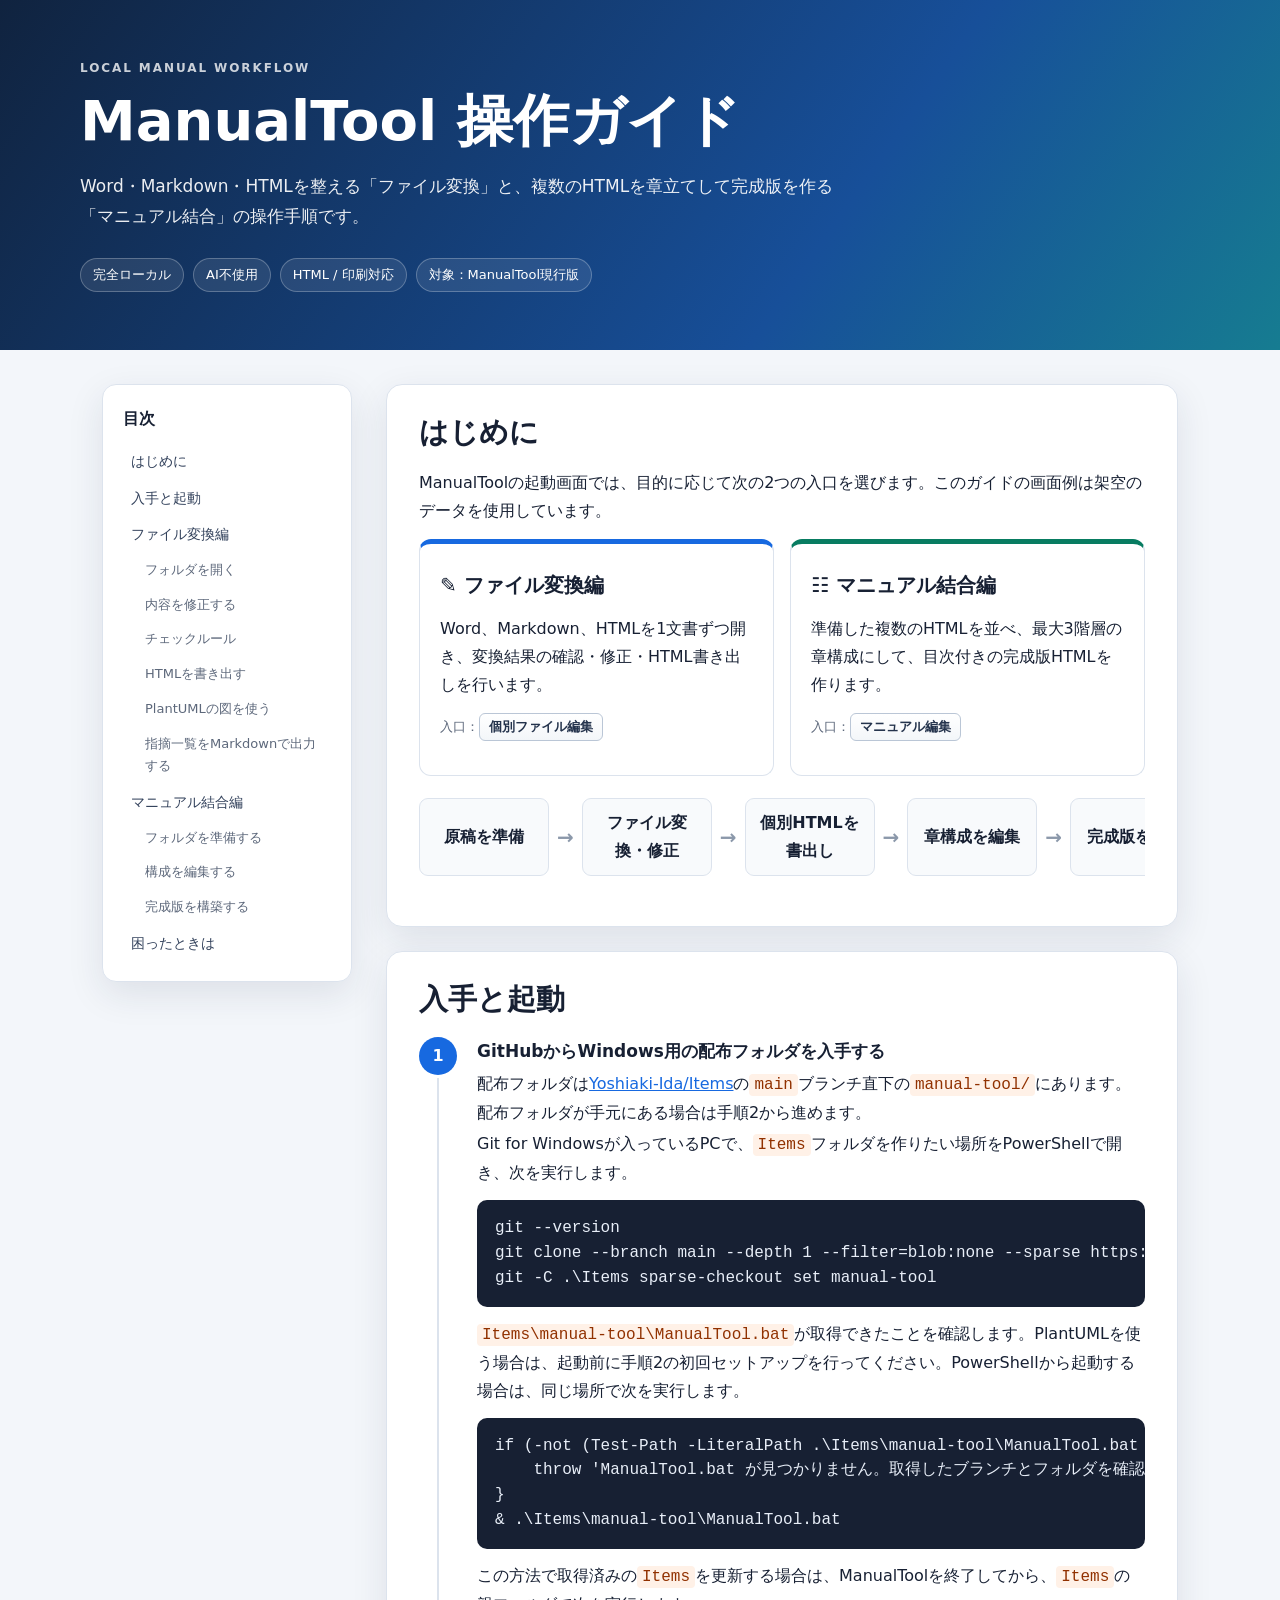
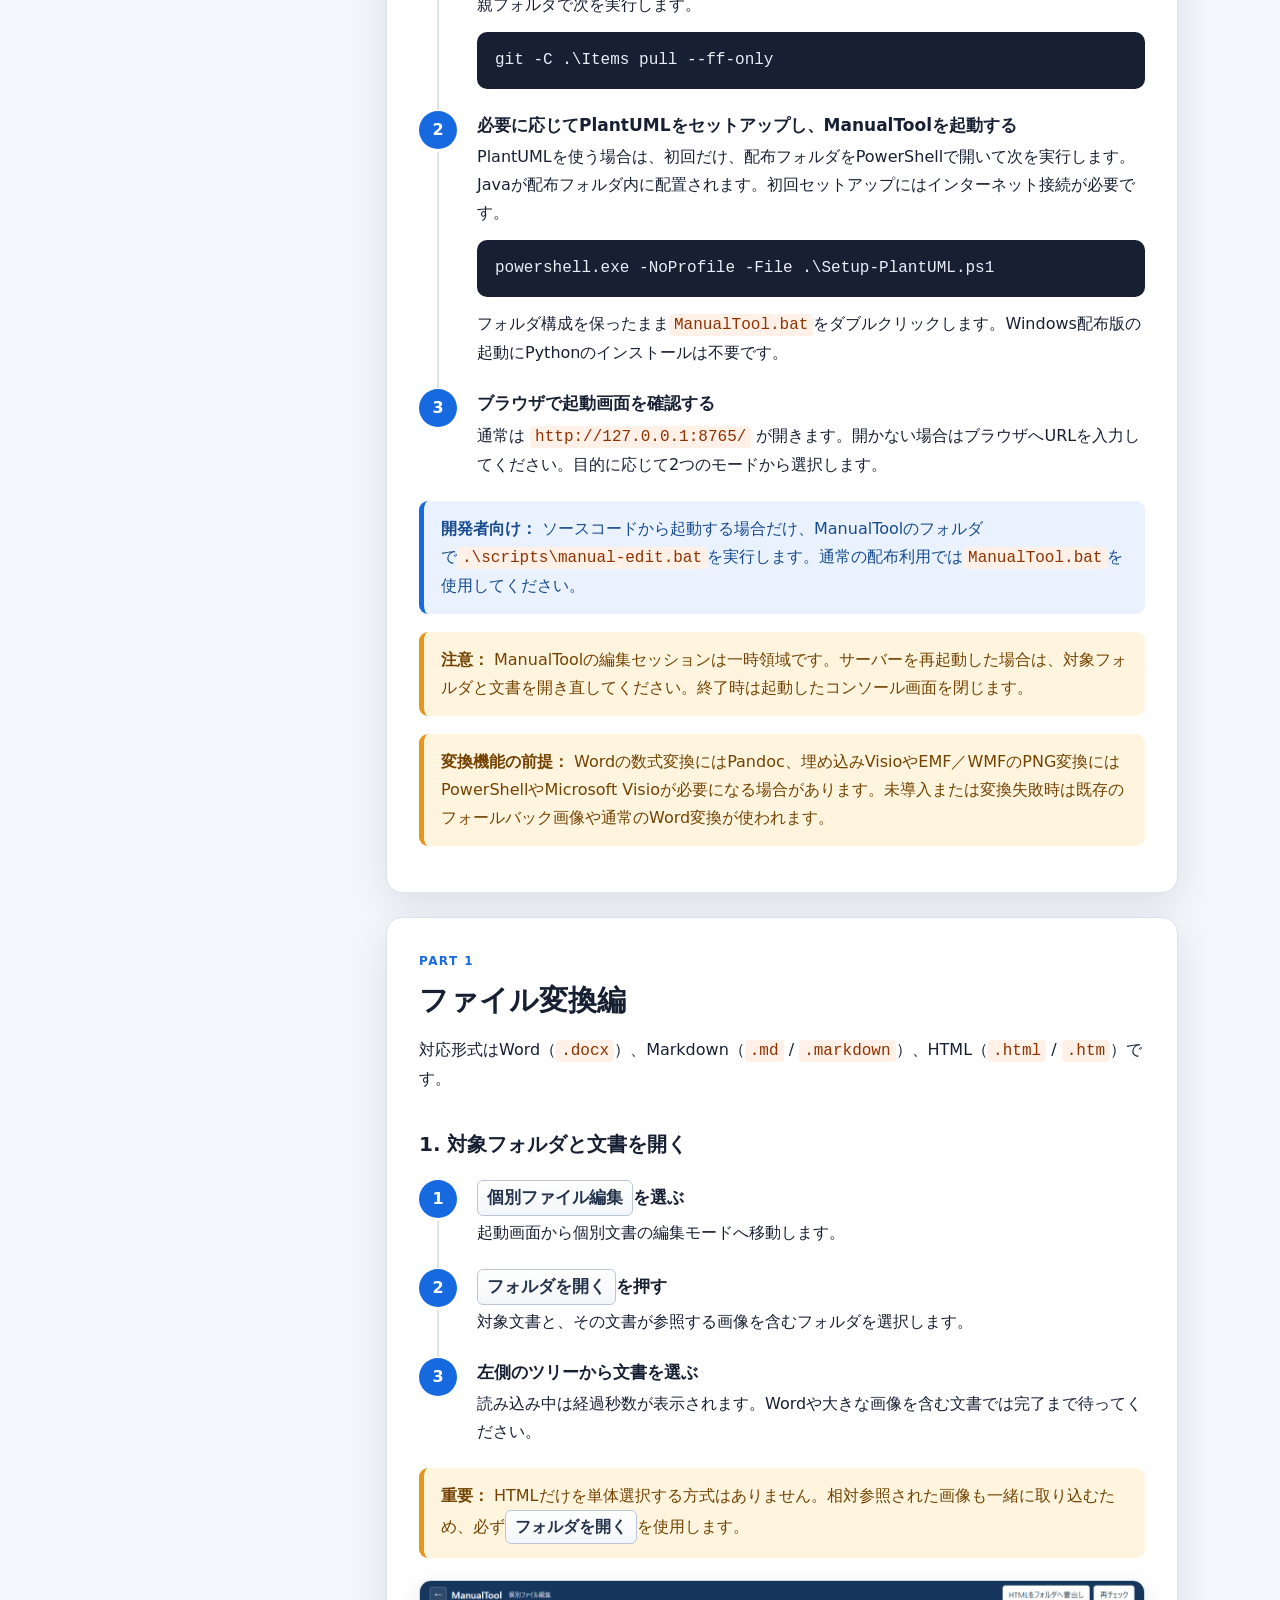
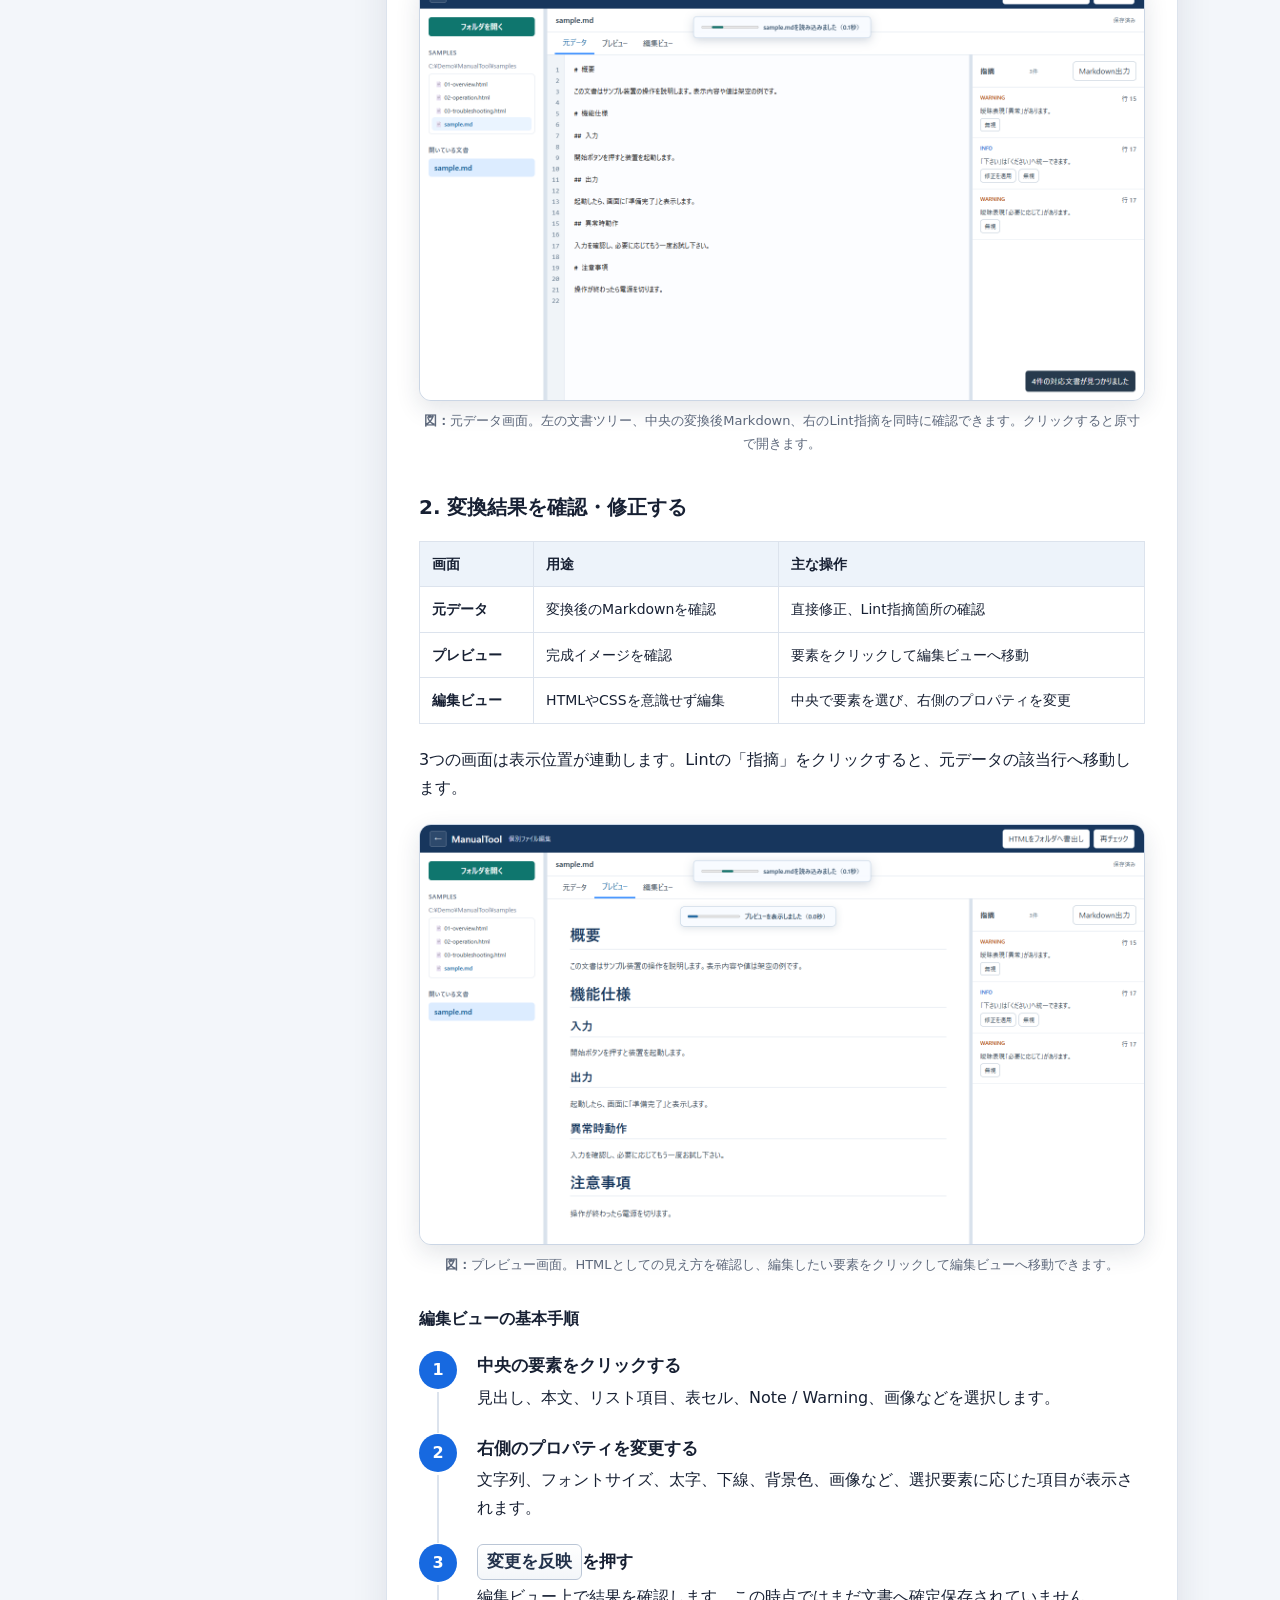
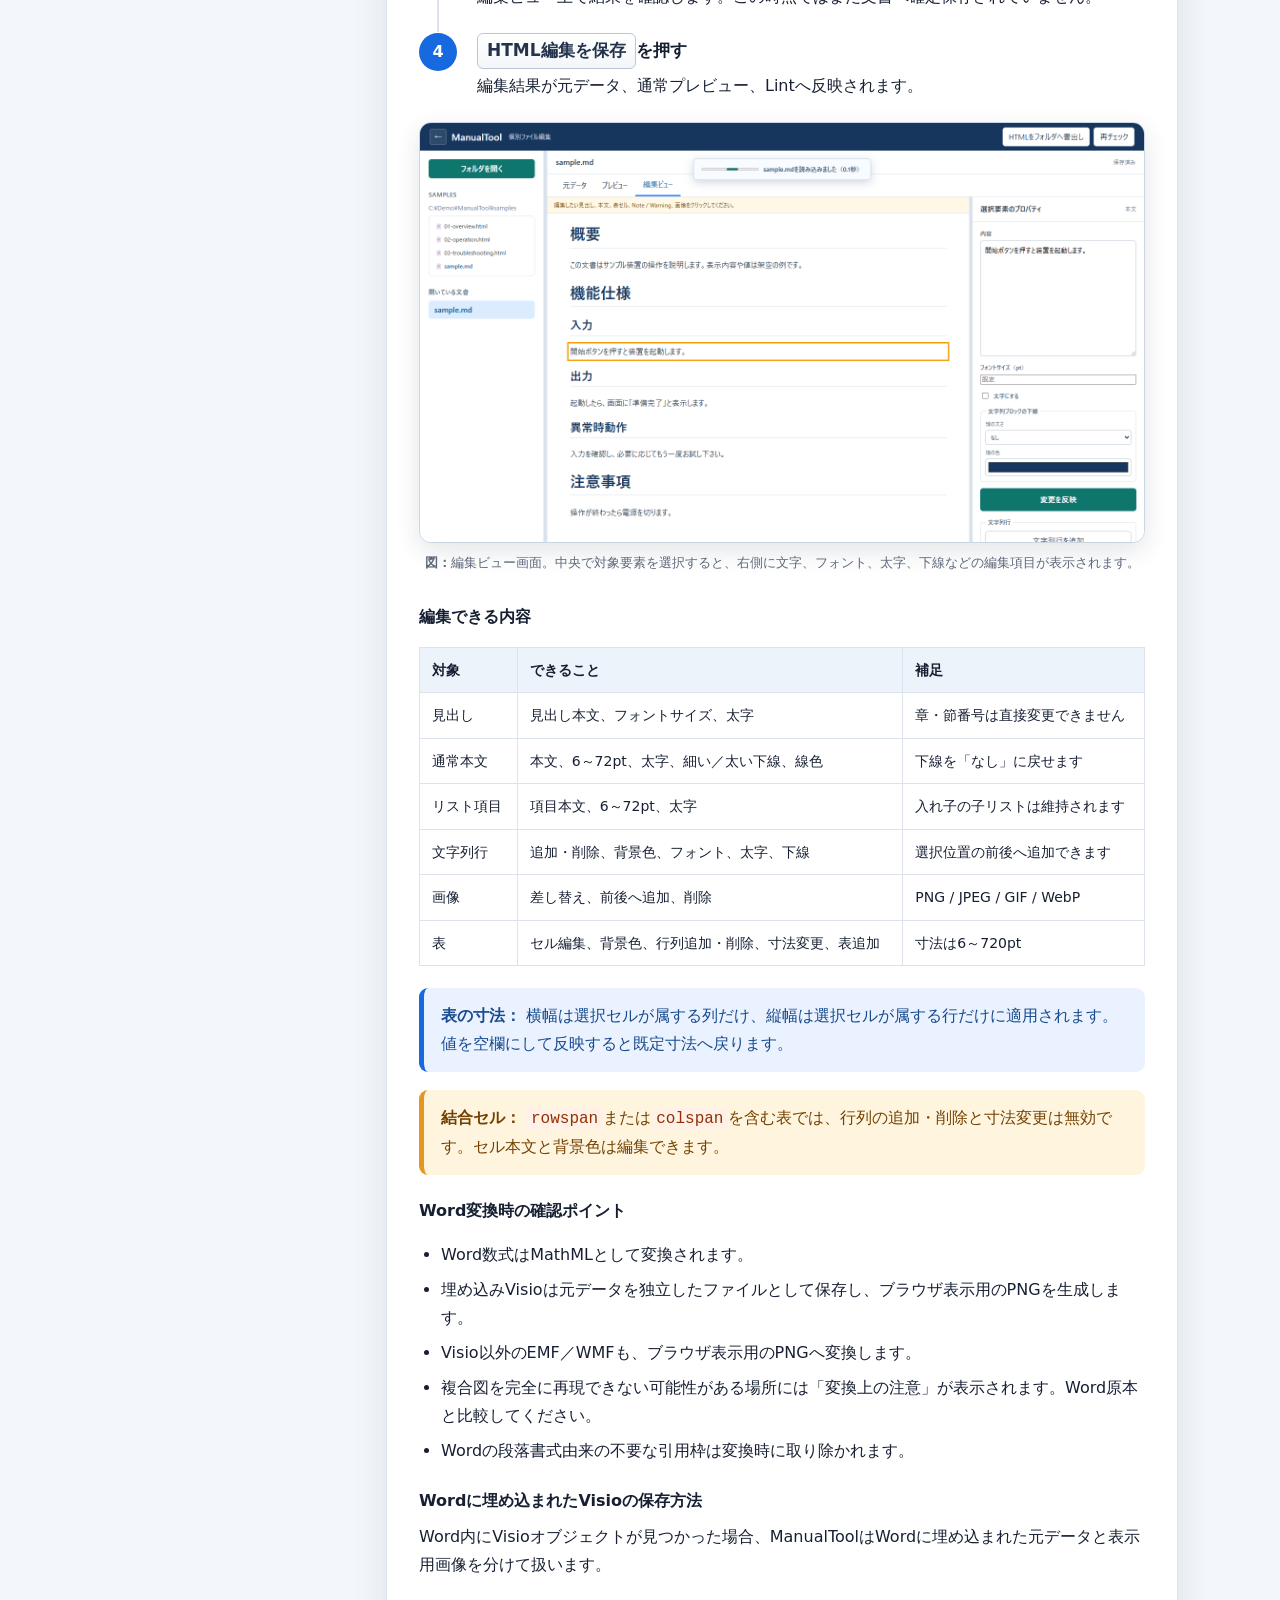
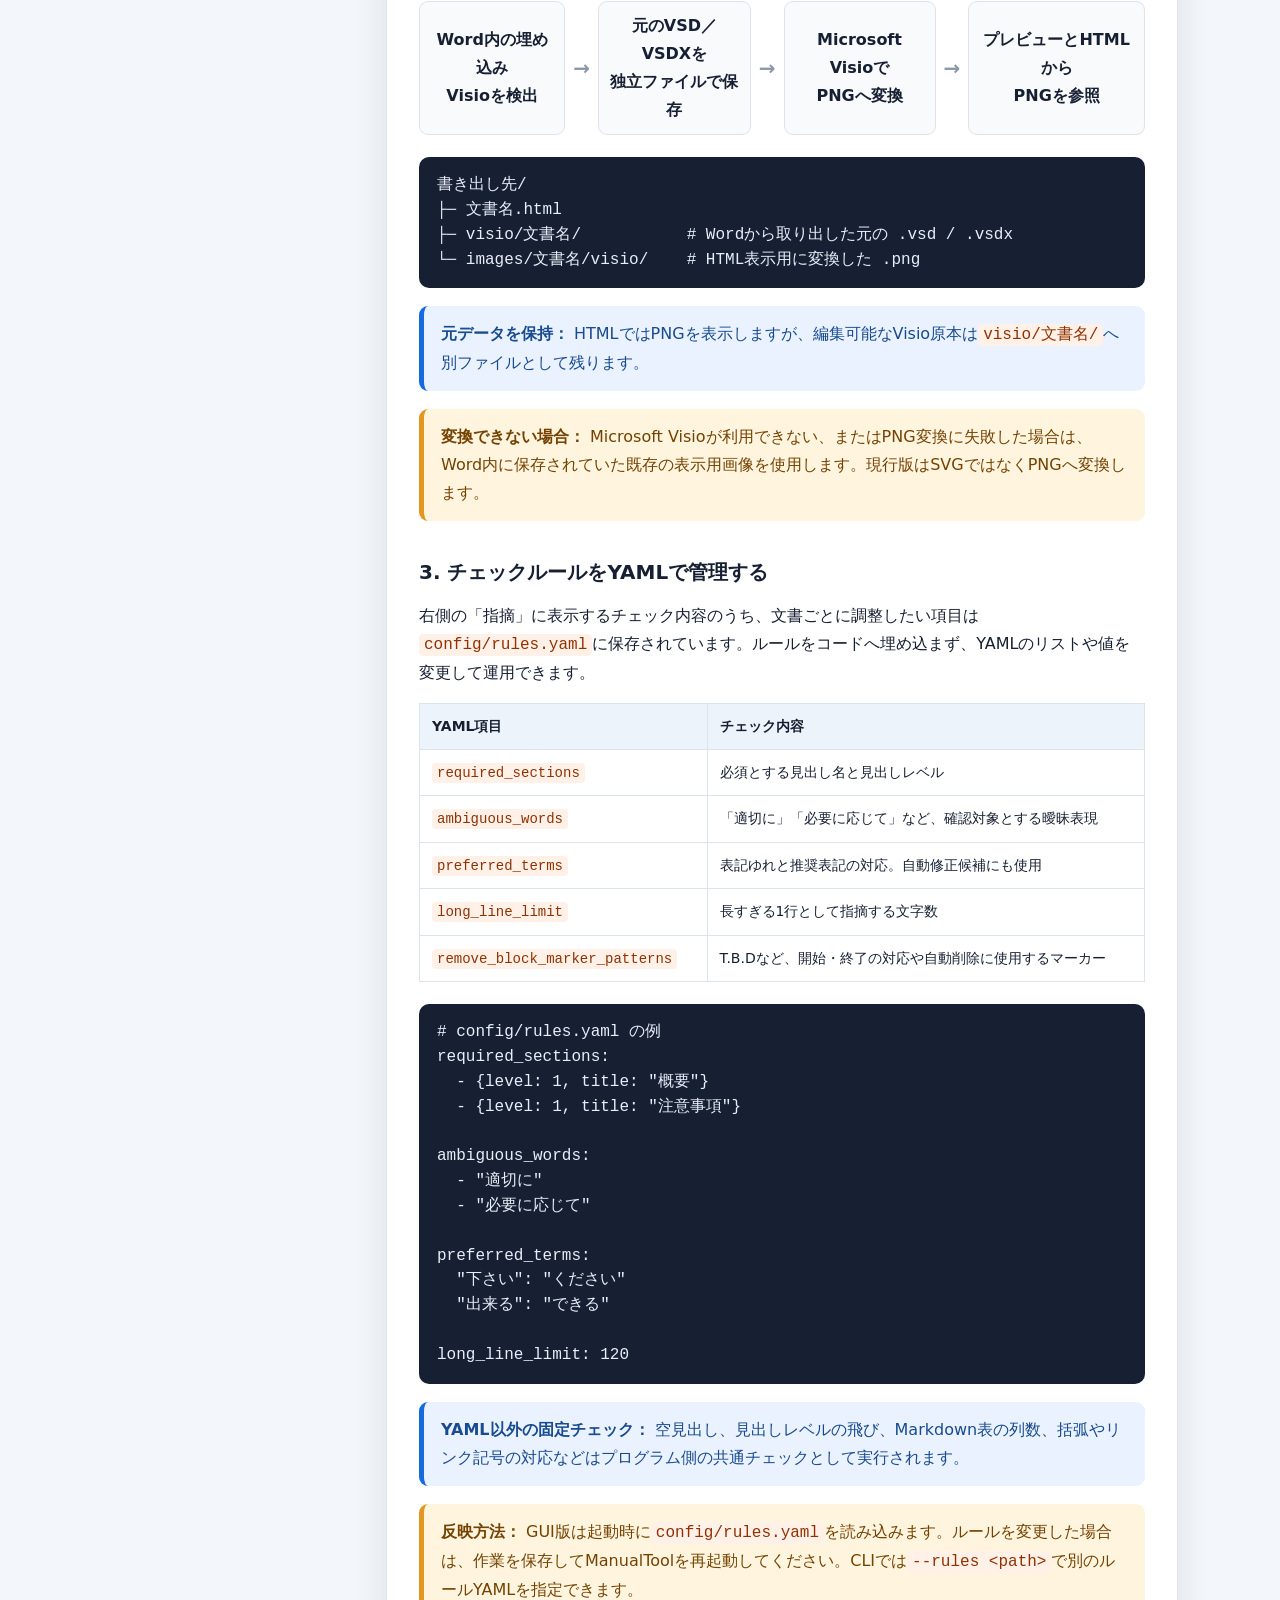
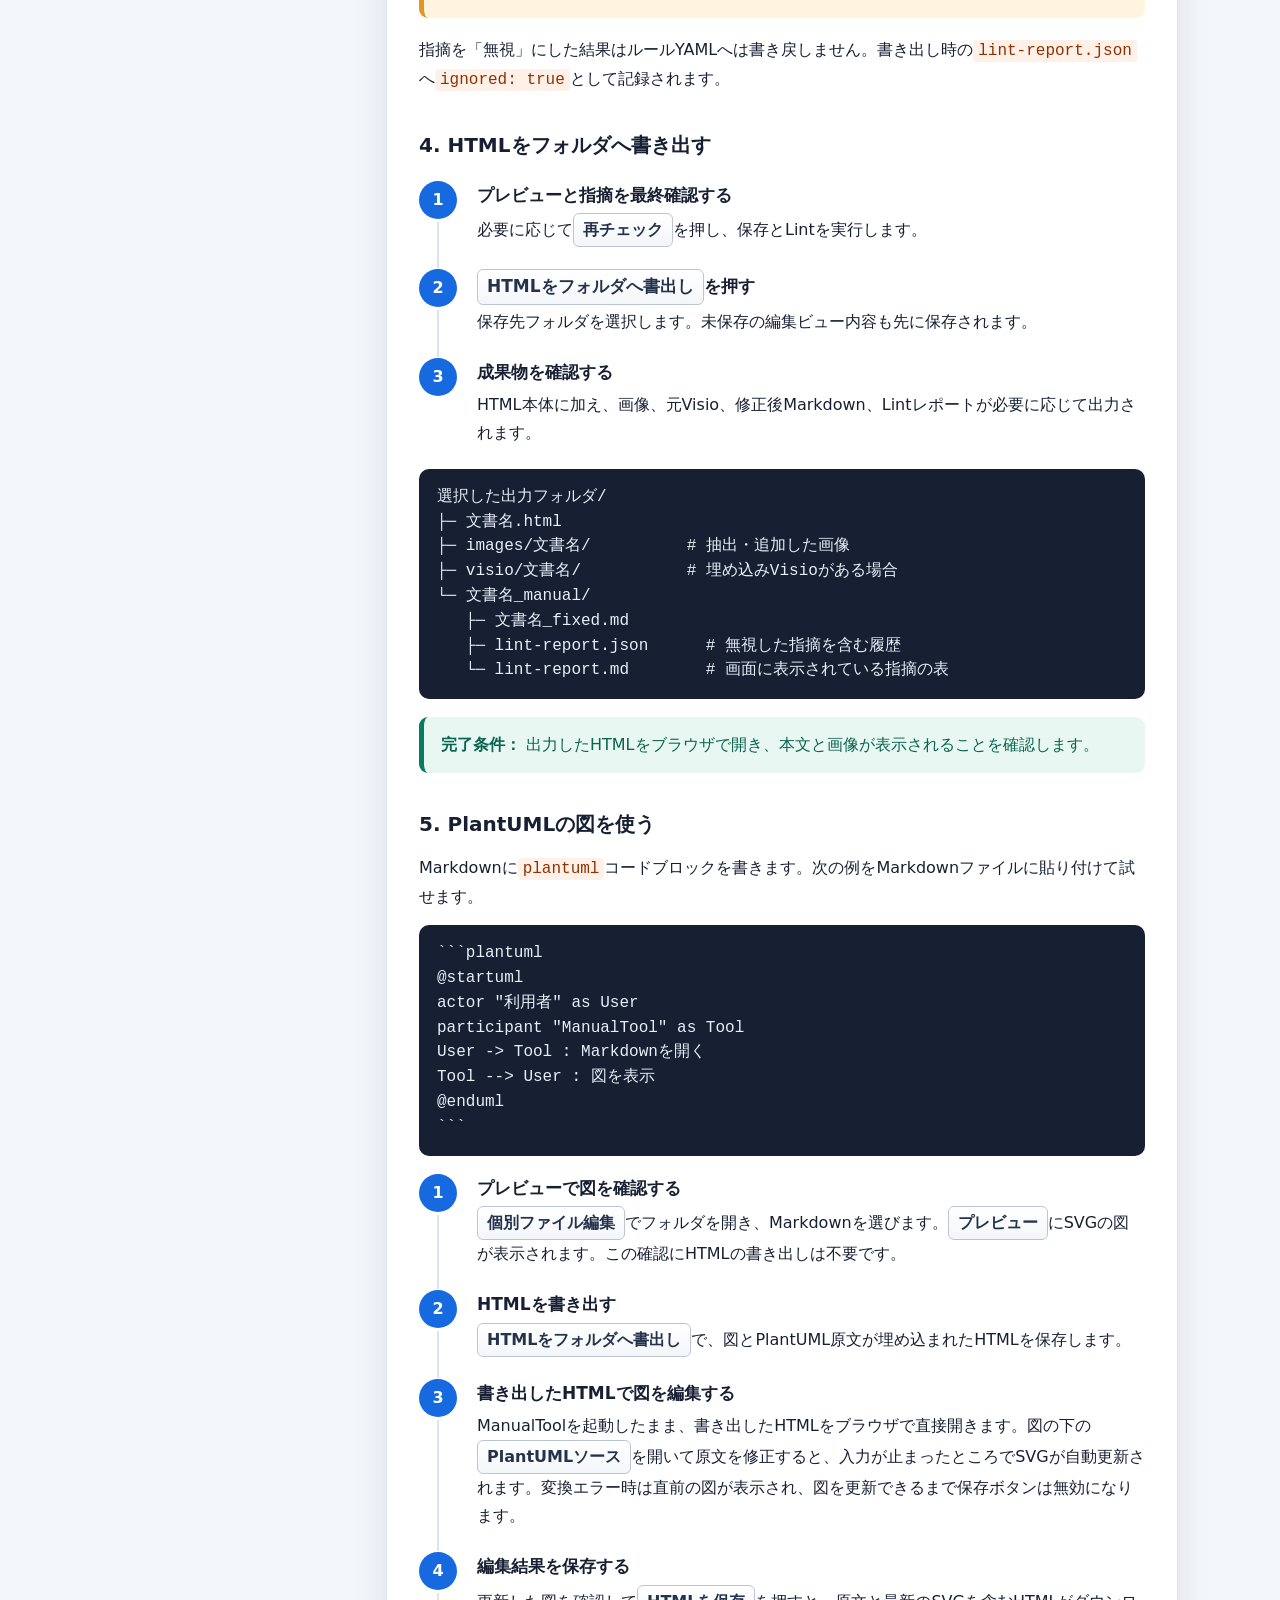
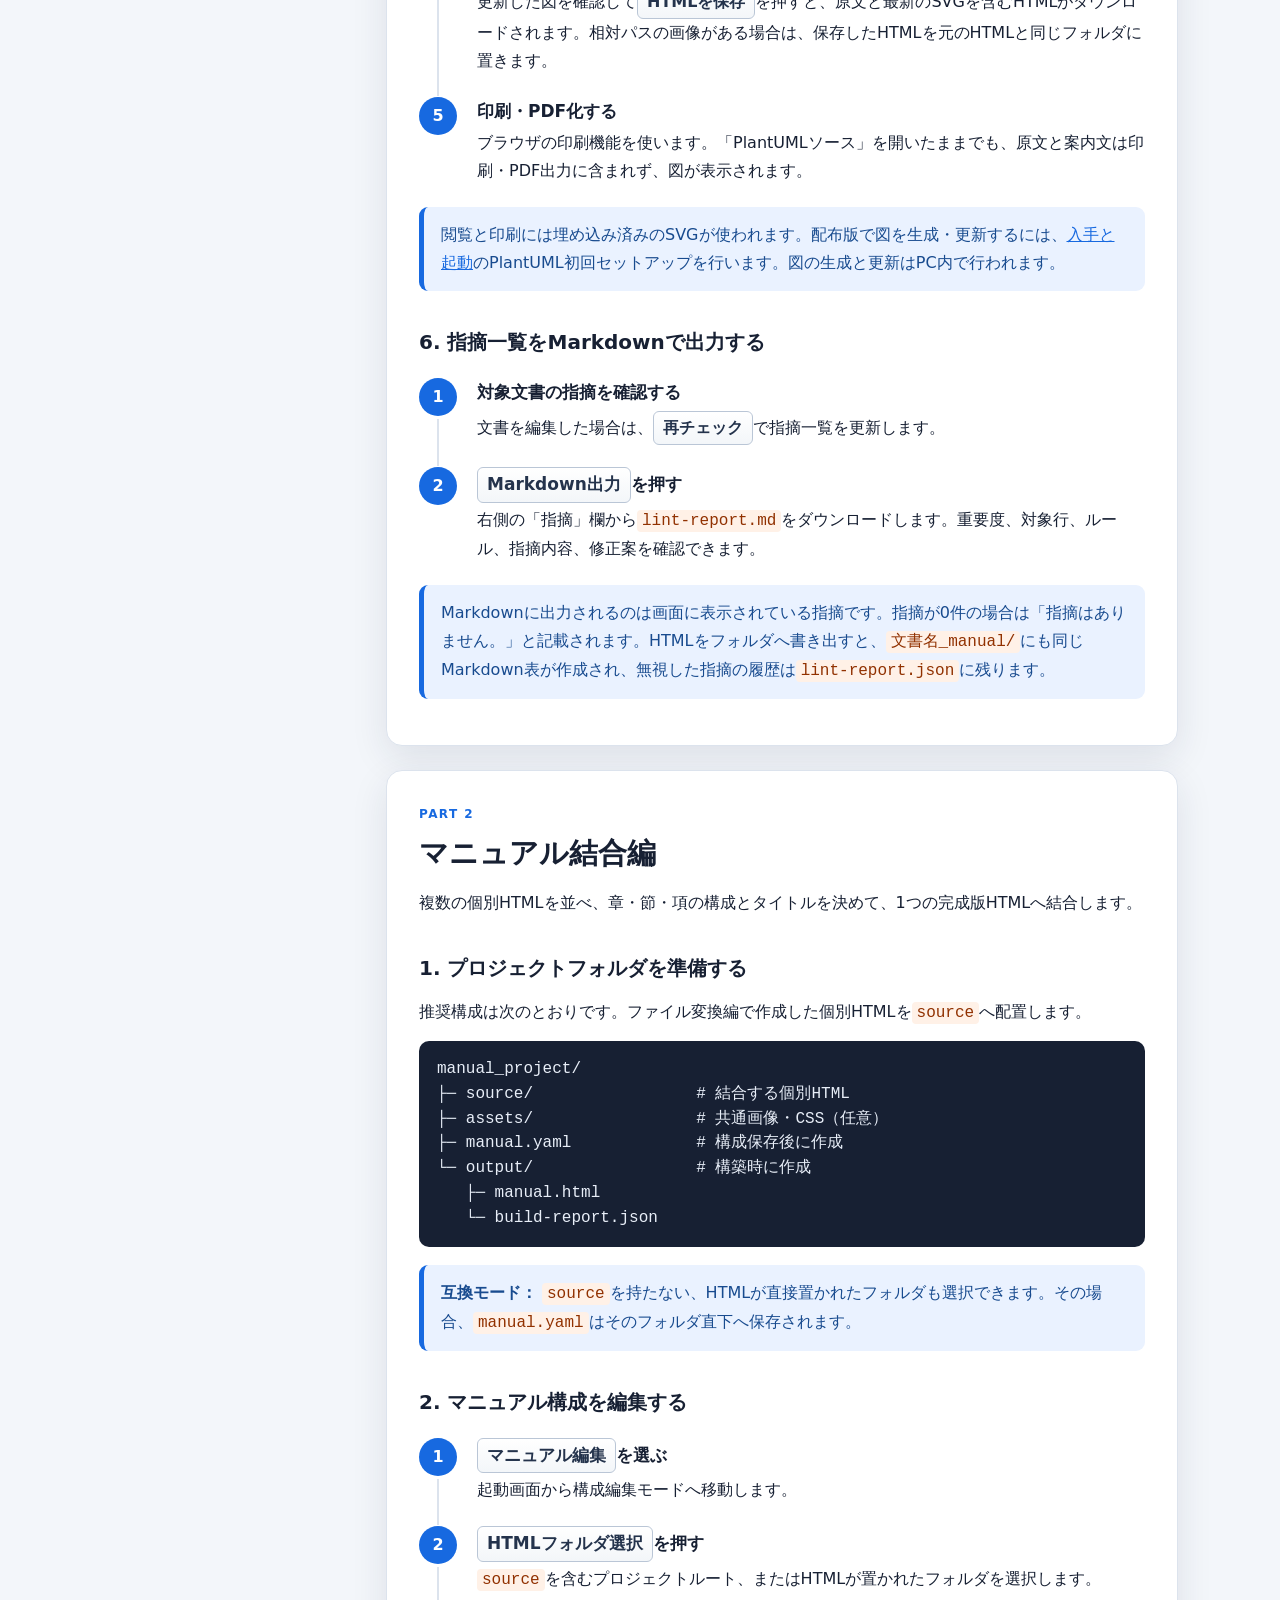
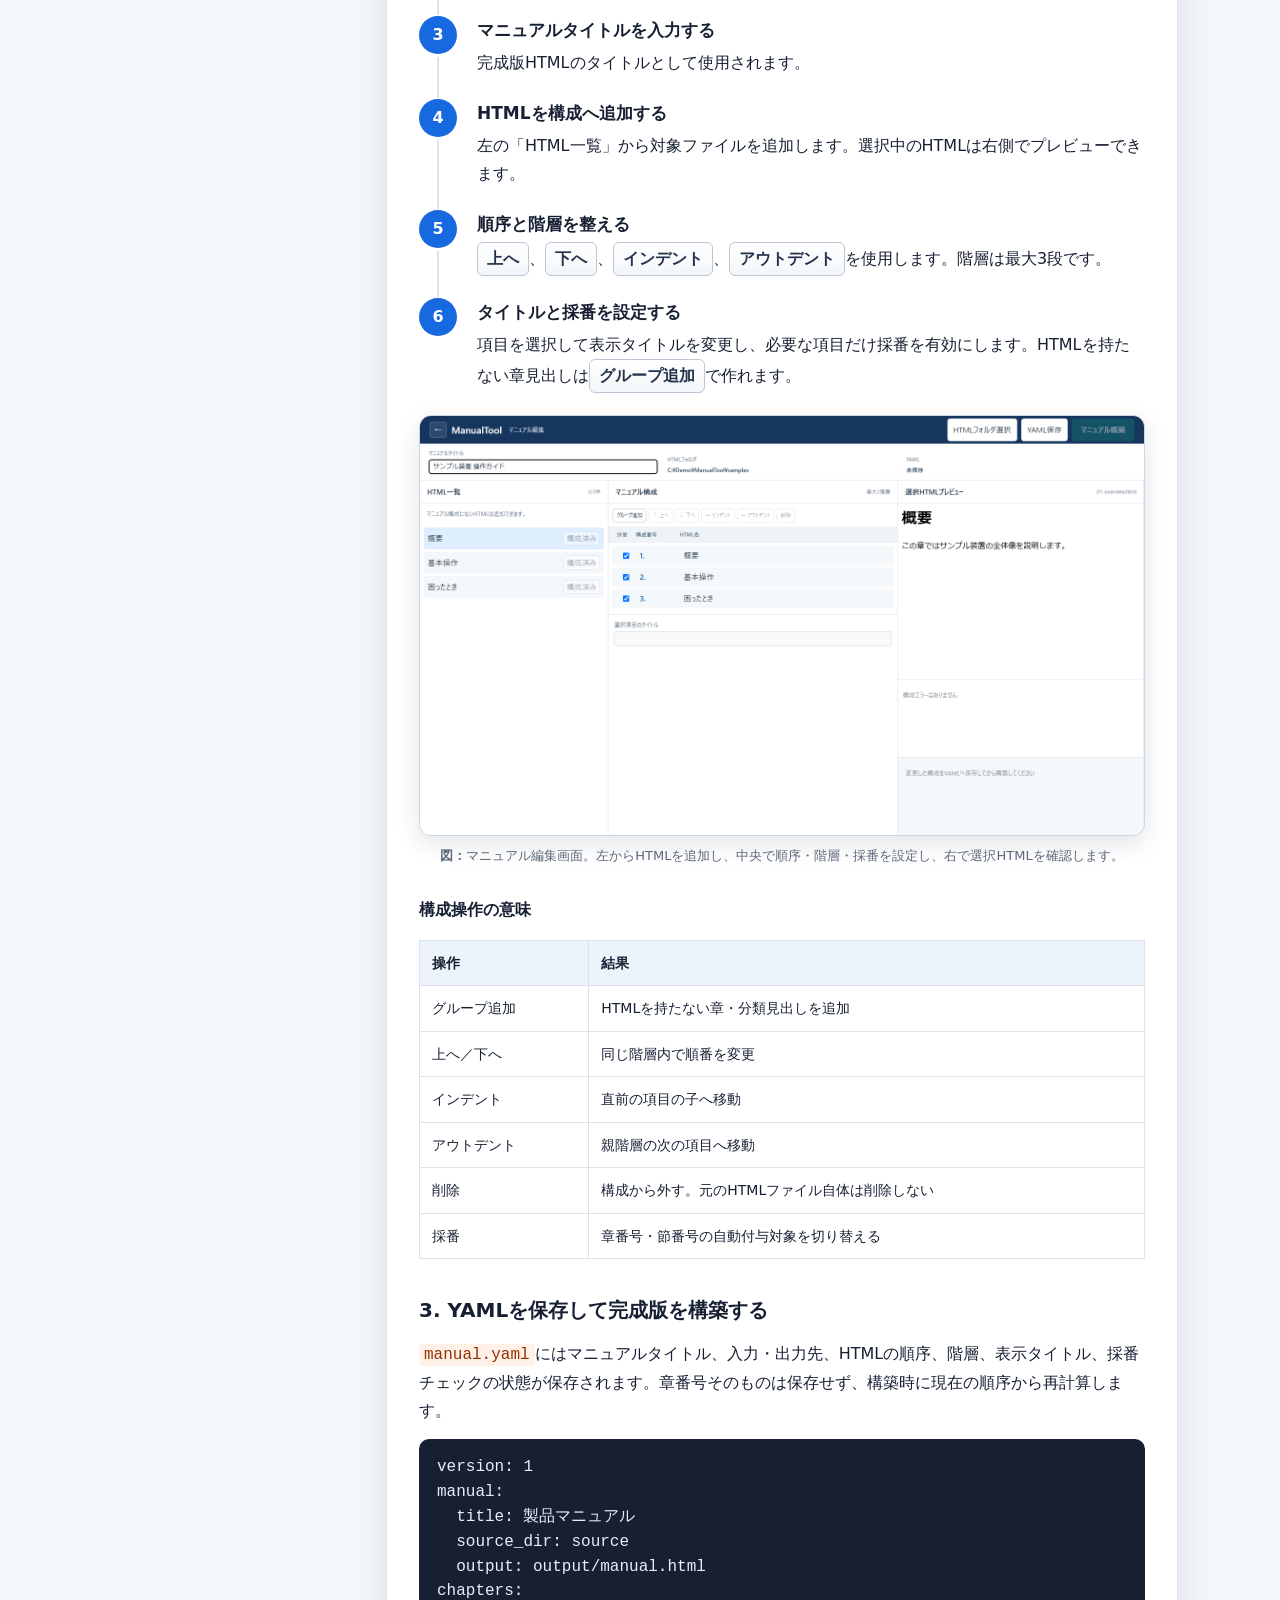
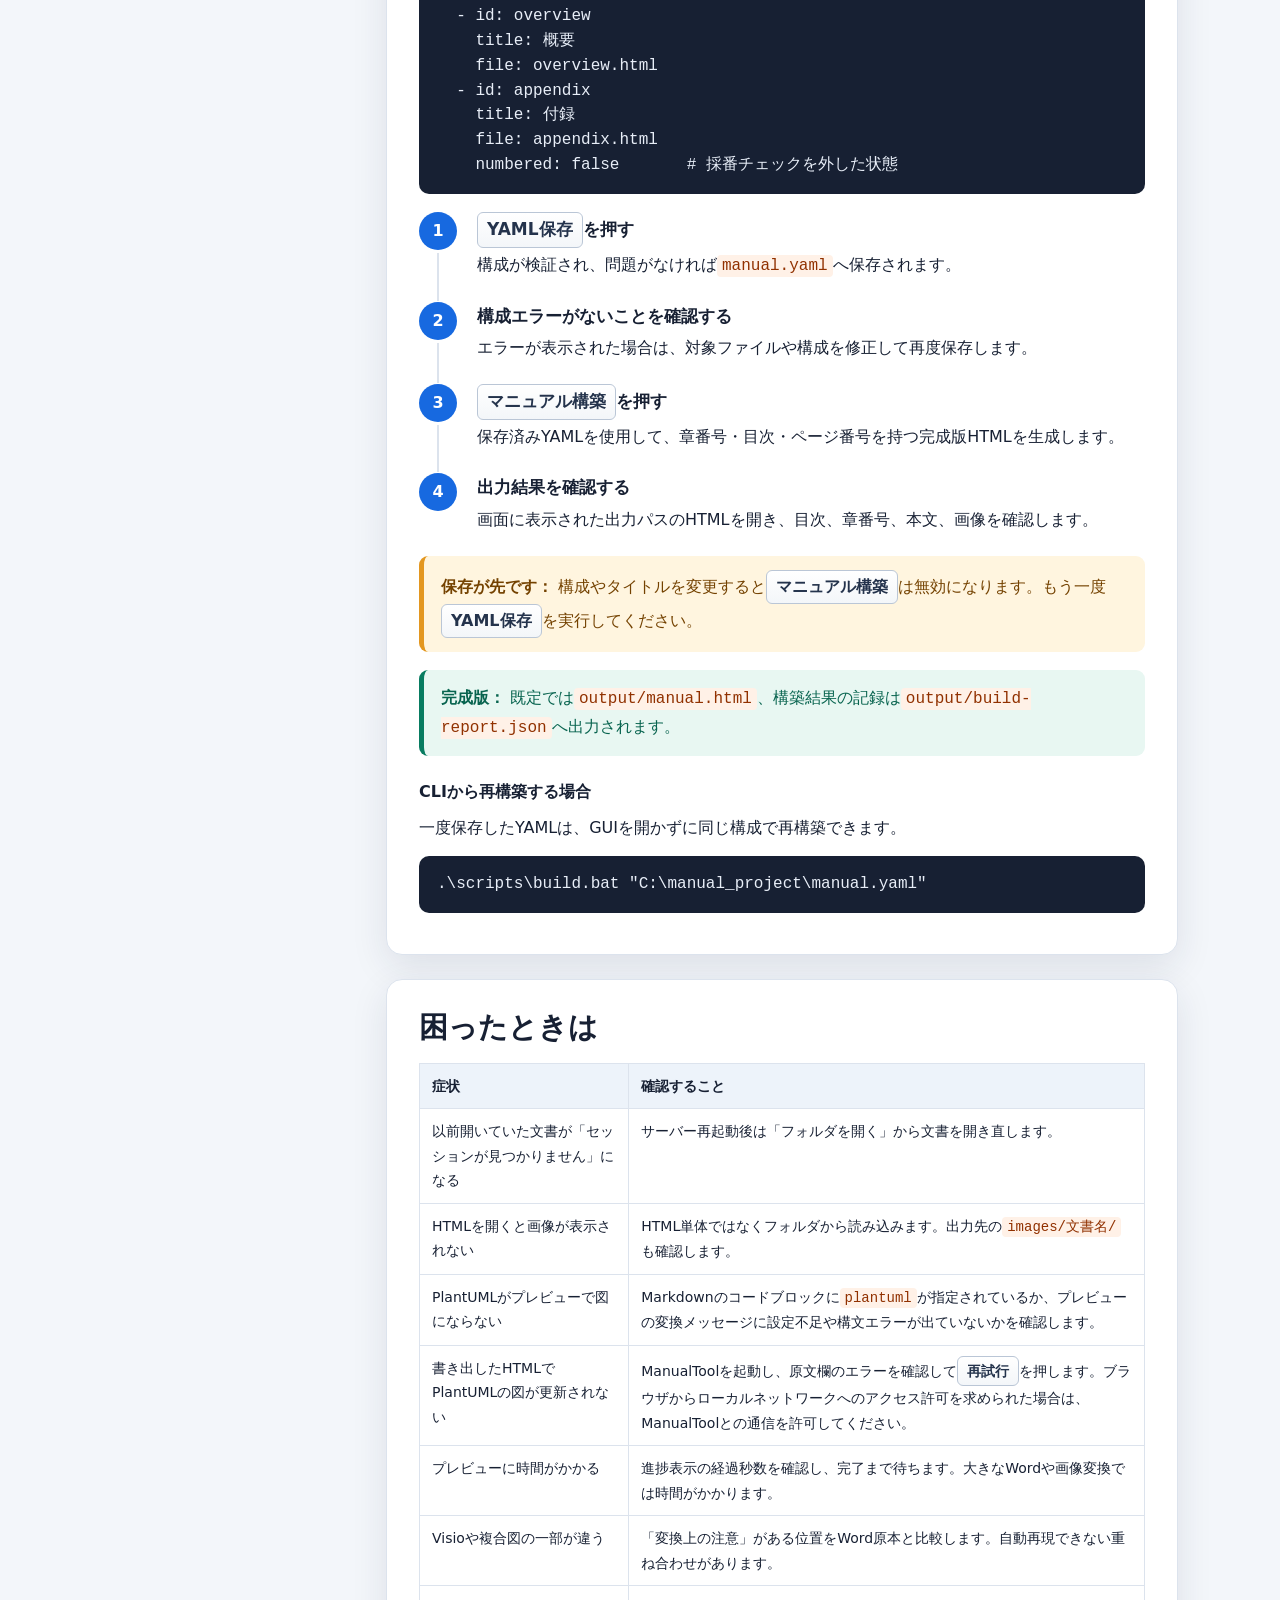
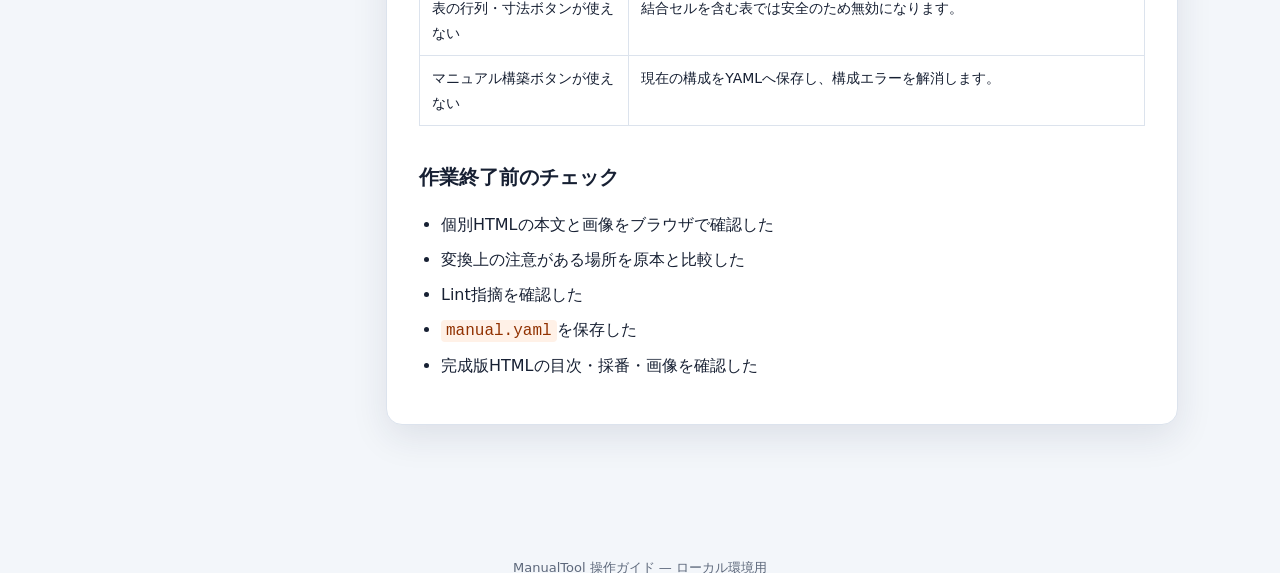
==== manual-tool/docs/USER_GUIDE_EMBEDDED.html @ a31c74e4 "Add ManualTool Windows distribution" ====
<!doctype html>
<html lang="ja">
<head>
  <meta charset="utf-8">
  <meta name="viewport" content="width=device-width, initial-scale=1">
  <title>ManualTool 操作ガイド</title>
  <style>
    :root {
      --ink: #172033;
      --muted: #5d687b;
      --line: #dce3ed;
      --paper: #ffffff;
      --canvas: #f3f6fa;
      --blue: #1769e0;
      --blue-soft: #eaf2ff;
      --green: #087c61;
      --green-soft: #e8f7f2;
      --amber: #a35b00;
      --amber-soft: #fff5df;
      --red: #b42318;
      --shadow: 0 12px 36px rgba(28, 42, 67, .10);
    }
    * { box-sizing: border-box; }
    html { scroll-behavior: smooth; }
    body {
      margin: 0;
      color: var(--ink);
      background: var(--canvas);
      font-family: "Yu Gothic UI", "Meiryo", system-ui, sans-serif;
      line-height: 1.75;
    }
    a { color: var(--blue); }
    .hero {
      color: white;
      background: linear-gradient(125deg, #10233f 0%, #174f99 65%, #167c91 100%);
      padding: 58px max(24px, calc((100vw - 1120px) / 2));
    }
    .eyebrow { margin: 0 0 8px; font-size: 12px; font-weight: 800; letter-spacing: .16em; opacity: .78; }
    .hero h1 { margin: 0; font-size: clamp(34px, 5vw, 56px); line-height: 1.2; }
    .hero .lead { max-width: 760px; margin: 18px 0 0; font-size: 17px; opacity: .92; }
    .hero-meta { display: flex; flex-wrap: wrap; gap: 9px; margin-top: 26px; }
    .hero-meta span { padding: 5px 12px; border: 1px solid rgba(255,255,255,.25); border-radius: 999px; background: rgba(255,255,255,.09); font-size: 13px; }
    .layout { display: grid; grid-template-columns: 250px minmax(0, 820px); gap: 34px; max-width: 1120px; margin: 34px auto 80px; padding: 0 22px; }
    nav { position: sticky; top: 18px; align-self: start; padding: 20px; background: var(--paper); border: 1px solid var(--line); border-radius: 14px; box-shadow: var(--shadow); }
    nav strong { display: block; margin-bottom: 10px; }
    nav a { display: block; padding: 6px 8px; color: #33425c; text-decoration: none; border-radius: 7px; font-size: 14px; }
    nav a:hover { color: var(--blue); background: var(--blue-soft); }
    nav .sub { padding-left: 22px; color: var(--muted); font-size: 13px; }
    main { min-width: 0; }
    .card, .chapter { margin-bottom: 24px; padding: 28px 32px; background: var(--paper); border: 1px solid var(--line); border-radius: 16px; box-shadow: var(--shadow); }
    h2 { margin: 0 0 16px; font-size: 29px; line-height: 1.35; }
    h3 { margin: 30px 0 12px; padding-top: 4px; font-size: 20px; }
    h4 { margin: 22px 0 8px; font-size: 16px; }
    p { margin: 8px 0 14px; }
    .chapter-label { display: inline-block; margin-bottom: 9px; color: var(--blue); font-size: 12px; font-weight: 800; letter-spacing: .12em; }
    .routes { display: grid; grid-template-columns: 1fr 1fr; gap: 16px; }
    .route { padding: 20px; border: 1px solid var(--line); border-radius: 12px; }
    .route:first-child { border-top: 5px solid var(--blue); }
    .route:last-child { border-top: 5px solid var(--green); }
    .route h3 { margin-top: 0; }
    .button-name { display: inline-block; padding: 2px 9px; border: 1px solid #bac6d6; border-radius: 6px; background: linear-gradient(#fff, #f3f6f9); color: #24334c; font-weight: 700; white-space: nowrap; }
    .steps { list-style: none; margin: 18px 0 0; padding: 0; counter-reset: step; }
    .steps > li { position: relative; min-height: 48px; margin: 0 0 22px; padding-left: 58px; counter-increment: step; }
    .steps > li::before { content: counter(step); position: absolute; left: 0; top: 0; display: grid; place-items: center; width: 38px; height: 38px; color: white; background: var(--blue); border-radius: 50%; font-weight: 800; }
    .steps > li::after { content: ""; position: absolute; left: 18px; top: 41px; bottom: -21px; width: 2px; background: var(--line); }
    .steps > li:last-child::after { display: none; }
    .steps strong { display: block; margin-bottom: 3px; font-size: 17px; }
    .steps p { margin: 3px 0; }
    .note, .warning, .success { margin: 18px 0; padding: 14px 17px; border-radius: 9px; border-left: 5px solid; }
    .note { color: #184b8f; background: var(--blue-soft); border-color: var(--blue); }
    .warning { color: #744200; background: var(--amber-soft); border-color: #e39720; }
    .success { color: #08644f; background: var(--green-soft); border-color: var(--green); }
    .note strong, .warning strong, .success strong { margin-right: 5px; }
    .flow { display: flex; align-items: stretch; gap: 8px; margin: 22px 0; overflow-x: auto; }
    .flow span { display: grid; place-items: center; min-width: 130px; min-height: 64px; padding: 10px; text-align: center; background: #f8fafc; border: 1px solid var(--line); border-radius: 9px; font-weight: 700; }
    .flow b { align-self: center; color: #8b98aa; font-size: 20px; }
    table { width: 100%; border-collapse: collapse; margin: 16px 0 22px; font-size: 14px; }
    th, td { padding: 10px 12px; border: 1px solid var(--line); text-align: left; vertical-align: top; }
    th { background: #edf3fa; }
    code { padding: 2px 5px; color: #913100; background: #fff1e7; border-radius: 4px; font-family: Consolas, monospace; }
    pre { overflow-x: auto; padding: 16px 18px; color: #e8eef8; background: #172033; border-radius: 10px; line-height: 1.55; }
    pre code { padding: 0; color: inherit; background: transparent; }
    .checklist { padding-left: 22px; }
    .checklist li { margin: 7px 0; }
    .small { color: var(--muted); font-size: 13px; }
    .screenshot { margin: 22px 0 28px; }
    .screenshot a { display: block; overflow: hidden; border: 1px solid #cbd6e5; border-radius: 12px; background: #eef3f8; box-shadow: 0 8px 24px rgba(28, 42, 67, .12); }
    .screenshot img { display: block; width: 100%; height: auto; }
    .screenshot figcaption { margin-top: 9px; color: var(--muted); font-size: 13px; text-align: center; }
    .screenshot figcaption::before { content: "図："; font-weight: 700; }
    footer { padding: 28px; color: var(--muted); text-align: center; font-size: 13px; }
    @media (max-width: 850px) {
      .layout { display: block; }
      nav { position: static; margin-bottom: 24px; }
      .routes { grid-template-columns: 1fr; }
      .card, .chapter { padding: 23px 20px; }
    }
    @media print {
      @page { size: A4; margin: 14mm; }
      body { background: white; font-size: 10pt; }
      .hero { padding: 22mm 14mm; print-color-adjust: exact; -webkit-print-color-adjust: exact; }
      .layout { display: block; max-width: none; margin: 0; padding: 0; }
      nav { display: none; }
      .card, .chapter { box-shadow: none; break-inside: avoid; }
      .chapter { break-before: page; }
      h3, h4 { break-after: avoid; }
      .steps > li, table, .note, .warning { break-inside: avoid; }
      .screenshot { break-inside: avoid; }
      .screenshot a { box-shadow: none; }
    }
  </style>
</head>
<body>
  <header class="hero">
    <p class="eyebrow">LOCAL MANUAL WORKFLOW</p>
    <h1>ManualTool 操作ガイド</h1>
    <p class="lead">Word・Markdown・HTMLを整える「ファイル変換」と、複数のHTMLを章立てして完成版を作る「マニュアル結合」の操作手順です。</p>
    <div class="hero-meta"><span>完全ローカル</span><span>AI不使用</span><span>HTML / 印刷対応</span><span>対象：ManualTool現行版</span></div>
  </header>

  <div class="layout">
    <nav aria-label="目次">
      <strong>目次</strong>
      <a href="#overview">はじめに</a>
      <a href="#start">入手と起動</a>
      <a href="#conversion">ファイル変換編</a>
      <a class="sub" href="#conversion-open">フォルダを開く</a>
      <a class="sub" href="#conversion-edit">内容を修正する</a>
      <a class="sub" href="#conversion-rules">チェックルール</a>
      <a class="sub" href="#conversion-output">HTMLを書き出す</a>
      <a class="sub" href="#conversion-plantuml">PlantUMLの図を使う</a>
      <a class="sub" href="#conversion-report">指摘一覧をMarkdownで出力する</a>
      <a href="#assembly">マニュアル結合編</a>
      <a class="sub" href="#assembly-prepare">フォルダを準備する</a>
      <a class="sub" href="#assembly-compose">構成を編集する</a>
      <a class="sub" href="#assembly-build">完成版を構築する</a>
      <a href="#trouble">困ったときは</a>
    </nav>

    <main>
      <section id="overview" class="card">
        <h2>はじめに</h2>
        <p>ManualToolの起動画面では、目的に応じて次の2つの入口を選びます。このガイドの画面例は架空のデータを使用しています。</p>
        <div class="routes">
          <article class="route">
            <h3>✎ ファイル変換編</h3>
            <p>Word、Markdown、HTMLを1文書ずつ開き、変換結果の確認・修正・HTML書き出しを行います。</p>
            <p class="small">入口：<span class="button-name">個別ファイル編集</span></p>
          </article>
          <article class="route">
            <h3>☷ マニュアル結合編</h3>
            <p>準備した複数のHTMLを並べ、最大3階層の章構成にして、目次付きの完成版HTMLを作ります。</p>
            <p class="small">入口：<span class="button-name">マニュアル編集</span></p>
          </article>
        </div>
        <div class="flow" aria-label="推奨作業順">
          <span>原稿を準備</span><b>→</b><span>ファイル変換・修正</span><b>→</b><span>個別HTMLを書出し</span><b>→</b><span>章構成を編集</span><b>→</b><span>完成版を構築</span>
        </div>
      </section>

      <section id="start" class="card">
        <h2>入手と起動</h2>
        <ol class="steps">
          <li>
            <strong>GitHubからWindows用の配布フォルダを入手する</strong>
            <p>配布フォルダは<a href="https://github.com/Yoshiaki-Ida/Items">Yoshiaki-Ida/Items</a>の<code>main</code>ブランチ直下の<code>manual-tool/</code>にあります。配布フォルダが手元にある場合は手順2から進めます。</p>
            <p>Git for Windowsが入っているPCで、<code>Items</code>フォルダを作りたい場所をPowerShellで開き、次を実行します。</p>
            <pre><code>git --version
git clone --branch main --depth 1 --filter=blob:none --sparse https://github.com/Yoshiaki-Ida/Items.git Items
git -C .\Items sparse-checkout set manual-tool</code></pre>
            <p><code>Items\manual-tool\ManualTool.bat</code>が取得できたことを確認します。PlantUMLを使う場合は、起動前に手順2の初回セットアップを行ってください。PowerShellから起動する場合は、同じ場所で次を実行します。</p>
            <pre><code>if (-not (Test-Path -LiteralPath .\Items\manual-tool\ManualTool.bat -PathType Leaf)) {
    throw 'ManualTool.bat が見つかりません。取得したブランチとフォルダを確認してください。'
}
&amp; .\Items\manual-tool\ManualTool.bat</code></pre>
            <p>この方法で取得済みの<code>Items</code>を更新する場合は、ManualToolを終了してから、<code>Items</code>の親フォルダで次を実行します。</p>
            <pre><code>git -C .\Items pull --ff-only</code></pre>
          </li>
          <li><strong>必要に応じてPlantUMLをセットアップし、ManualToolを起動する</strong>
            <p>PlantUMLを使う場合は、初回だけ、配布フォルダをPowerShellで開いて次を実行します。Javaが配布フォルダ内に配置されます。初回セットアップにはインターネット接続が必要です。</p>
            <pre><code>powershell.exe -NoProfile -File .\Setup-PlantUML.ps1</code></pre>
            <p>フォルダ構成を保ったまま<code>ManualTool.bat</code>をダブルクリックします。Windows配布版の起動にPythonのインストールは不要です。</p>
          </li>
          <li><strong>ブラウザで起動画面を確認する</strong><p>通常は <code>http://127.0.0.1:8765/</code> が開きます。開かない場合はブラウザへURLを入力してください。目的に応じて2つのモードから選択します。</p></li>
        </ol>
        <div class="note"><strong>開発者向け：</strong>ソースコードから起動する場合だけ、ManualToolのフォルダで<code>.\scripts\manual-edit.bat</code>を実行します。通常の配布利用では<code>ManualTool.bat</code>を使用してください。</div>
        <div class="warning"><strong>注意：</strong>ManualToolの編集セッションは一時領域です。サーバーを再起動した場合は、対象フォルダと文書を開き直してください。終了時は起動したコンソール画面を閉じます。</div>
        <div class="warning"><strong>変換機能の前提：</strong>Wordの数式変換にはPandoc、埋め込みVisioやEMF／WMFのPNG変換にはPowerShellやMicrosoft Visioが必要になる場合があります。未導入または変換失敗時は既存のフォールバック画像や通常のWord変換が使われます。</div>
      </section>

      <section id="conversion" class="chapter">
        <span class="chapter-label">PART 1</span>
        <h2>ファイル変換編</h2>
        <p>対応形式はWord（<code>.docx</code>）、Markdown（<code>.md</code> / <code>.markdown</code>）、HTML（<code>.html</code> / <code>.htm</code>）です。</p>

        <h3 id="conversion-open">1. 対象フォルダと文書を開く</h3>
        <ol class="steps">
          <li><strong><span class="button-name">個別ファイル編集</span>を選ぶ</strong><p>起動画面から個別文書の編集モードへ移動します。</p></li>
          <li><strong><span class="button-name">フォルダを開く</span>を押す</strong><p>対象文書と、その文書が参照する画像を含むフォルダを選択します。</p></li>
          <li><strong>左側のツリーから文書を選ぶ</strong><p>読み込み中は経過秒数が表示されます。Wordや大きな画像を含む文書では完了まで待ってください。</p></li>
        </ol>
        <div class="warning"><strong>重要：</strong>HTMLだけを単体選択する方式はありません。相対参照された画像も一緒に取り込むため、必ず<span class="button-name">フォルダを開く</span>を使用します。</div>
        <figure class="screenshot">
          <a href="[data-uri]" target="_blank" rel="noopener"><img src="[data-uri]" width="1905" height="903" loading="lazy" alt="ManualToolの元データ画面。左にフォルダと文書、中央にMarkdown、右にLint指摘が表示されている"></a>
          <figcaption>元データ画面。左の文書ツリー、中央の変換後Markdown、右のLint指摘を同時に確認できます。クリックすると原寸で開きます。</figcaption>
        </figure>

        <h3 id="conversion-edit">2. 変換結果を確認・修正する</h3>
        <table>
          <thead><tr><th>画面</th><th>用途</th><th>主な操作</th></tr></thead>
          <tbody>
            <tr><td><strong>元データ</strong></td><td>変換後のMarkdownを確認</td><td>直接修正、Lint指摘箇所の確認</td></tr>
            <tr><td><strong>プレビュー</strong></td><td>完成イメージを確認</td><td>要素をクリックして編集ビューへ移動</td></tr>
            <tr><td><strong>編集ビュー</strong></td><td>HTMLやCSSを意識せず編集</td><td>中央で要素を選び、右側のプロパティを変更</td></tr>
          </tbody>
        </table>
        <p>3つの画面は表示位置が連動します。Lintの「指摘」をクリックすると、元データの該当行へ移動します。</p>
        <figure class="screenshot">
          <a href="[data-uri]" target="_blank" rel="noopener"><img src="[data-uri]" width="1905" height="903" loading="lazy" alt="ManualToolのプレビュー画面。中央にHTML表示、右にLint指摘が表示されている"></a>
          <figcaption>プレビュー画面。HTMLとしての見え方を確認し、編集したい要素をクリックして編集ビューへ移動できます。</figcaption>
        </figure>

        <h4>編集ビューの基本手順</h4>
        <ol class="steps">
          <li><strong>中央の要素をクリックする</strong><p>見出し、本文、リスト項目、表セル、Note / Warning、画像などを選択します。</p></li>
          <li><strong>右側のプロパティを変更する</strong><p>文字列、フォントサイズ、太字、下線、背景色、画像など、選択要素に応じた項目が表示されます。</p></li>
          <li><strong><span class="button-name">変更を反映</span>を押す</strong><p>編集ビュー上で結果を確認します。この時点ではまだ文書へ確定保存されていません。</p></li>
          <li><strong><span class="button-name">HTML編集を保存</span>を押す</strong><p>編集結果が元データ、通常プレビュー、Lintへ反映されます。</p></li>
        </ol>
        <figure class="screenshot">
          <a href="[data-uri]" target="_blank" rel="noopener"><img src="[data-uri]" width="1905" height="903" loading="lazy" alt="ManualToolの編集ビュー画面。中央で本文を選択し、右のプロパティで内容や下線を設定している"></a>
          <figcaption>編集ビュー画面。中央で対象要素を選択すると、右側に文字、フォント、太字、下線などの編集項目が表示されます。</figcaption>
        </figure>

        <h4>編集できる内容</h4>
        <table>
          <thead><tr><th>対象</th><th>できること</th><th>補足</th></tr></thead>
          <tbody>
            <tr><td>見出し</td><td>見出し本文、フォントサイズ、太字</td><td>章・節番号は直接変更できません</td></tr>
            <tr><td>通常本文</td><td>本文、6～72pt、太字、細い／太い下線、線色</td><td>下線を「なし」に戻せます</td></tr>
            <tr><td>リスト項目</td><td>項目本文、6～72pt、太字</td><td>入れ子の子リストは維持されます</td></tr>
            <tr><td>文字列行</td><td>追加・削除、背景色、フォント、太字、下線</td><td>選択位置の前後へ追加できます</td></tr>
            <tr><td>画像</td><td>差し替え、前後へ追加、削除</td><td>PNG / JPEG / GIF / WebP</td></tr>
            <tr><td>表</td><td>セル編集、背景色、行列追加・削除、寸法変更、表追加</td><td>寸法は6～720pt</td></tr>
          </tbody>
        </table>
        <div class="note"><strong>表の寸法：</strong>横幅は選択セルが属する列だけ、縦幅は選択セルが属する行だけに適用されます。値を空欄にして反映すると既定寸法へ戻ります。</div>
        <div class="warning"><strong>結合セル：</strong><code>rowspan</code>または<code>colspan</code>を含む表では、行列の追加・削除と寸法変更は無効です。セル本文と背景色は編集できます。</div>

        <h4>Word変換時の確認ポイント</h4>
        <ul class="checklist">
          <li>Word数式はMathMLとして変換されます。</li>
          <li>埋め込みVisioは元データを独立したファイルとして保存し、ブラウザ表示用のPNGを生成します。</li>
          <li>Visio以外のEMF／WMFも、ブラウザ表示用のPNGへ変換します。</li>
          <li>複合図を完全に再現できない可能性がある場所には「変換上の注意」が表示されます。Word原本と比較してください。</li>
          <li>Wordの段落書式由来の不要な引用枠は変換時に取り除かれます。</li>
        </ul>

        <h4>Wordに埋め込まれたVisioの保存方法</h4>
        <p>Word内にVisioオブジェクトが見つかった場合、ManualToolはWordに埋め込まれた元データと表示用画像を分けて扱います。</p>
        <div class="flow" aria-label="埋め込みVisioの変換手順">
          <span>Word内の埋め込み<br>Visioを検出</span><b>→</b><span>元のVSD／VSDXを<br>独立ファイルで保存</span><b>→</b><span>Microsoft Visioで<br>PNGへ変換</span><b>→</b><span>プレビューとHTMLから<br>PNGを参照</span>
        </div>
        <pre><code>書き出し先/
├─ 文書名.html
├─ visio/文書名/           # Wordから取り出した元の .vsd / .vsdx
└─ images/文書名/visio/    # HTML表示用に変換した .png</code></pre>
        <div class="note"><strong>元データを保持：</strong>HTMLではPNGを表示しますが、編集可能なVisio原本は<code>visio/文書名/</code>へ別ファイルとして残ります。</div>
        <div class="warning"><strong>変換できない場合：</strong>Microsoft Visioが利用できない、またはPNG変換に失敗した場合は、Word内に保存されていた既存の表示用画像を使用します。現行版はSVGではなくPNGへ変換します。</div>

        <h3 id="conversion-rules">3. チェックルールをYAMLで管理する</h3>
        <p>右側の「指摘」に表示するチェック内容のうち、文書ごとに調整したい項目は<code>config/rules.yaml</code>に保存されています。ルールをコードへ埋め込まず、YAMLのリストや値を変更して運用できます。</p>
        <table>
          <thead><tr><th>YAML項目</th><th>チェック内容</th></tr></thead>
          <tbody>
            <tr><td><code>required_sections</code></td><td>必須とする見出し名と見出しレベル</td></tr>
            <tr><td><code>ambiguous_words</code></td><td>「適切に」「必要に応じて」など、確認対象とする曖昧表現</td></tr>
            <tr><td><code>preferred_terms</code></td><td>表記ゆれと推奨表記の対応。自動修正候補にも使用</td></tr>
            <tr><td><code>long_line_limit</code></td><td>長すぎる1行として指摘する文字数</td></tr>
            <tr><td><code>remove_block_marker_patterns</code></td><td>T.B.Dなど、開始・終了の対応や自動削除に使用するマーカー</td></tr>
          </tbody>
        </table>
        <pre><code># config/rules.yaml の例
required_sections:
  - {level: 1, title: "概要"}
  - {level: 1, title: "注意事項"}

ambiguous_words:
  - "適切に"
  - "必要に応じて"

preferred_terms:
  "下さい": "ください"
  "出来る": "できる"

long_line_limit: 120</code></pre>
        <div class="note"><strong>YAML以外の固定チェック：</strong>空見出し、見出しレベルの飛び、Markdown表の列数、括弧やリンク記号の対応などはプログラム側の共通チェックとして実行されます。</div>
        <div class="warning"><strong>反映方法：</strong>GUI版は起動時に<code>config/rules.yaml</code>を読み込みます。ルールを変更した場合は、作業を保存してManualToolを再起動してください。CLIでは<code>--rules &lt;path&gt;</code>で別のルールYAMLを指定できます。</div>
        <p>指摘を「無視」にした結果はルールYAMLへは書き戻しません。書き出し時の<code>lint-report.json</code>へ<code>ignored: true</code>として記録されます。</p>

        <h3 id="conversion-output">4. HTMLをフォルダへ書き出す</h3>
        <ol class="steps">
          <li><strong>プレビューと指摘を最終確認する</strong><p>必要に応じて<span class="button-name">再チェック</span>を押し、保存とLintを実行します。</p></li>
          <li><strong><span class="button-name">HTMLをフォルダへ書出し</span>を押す</strong><p>保存先フォルダを選択します。未保存の編集ビュー内容も先に保存されます。</p></li>
          <li><strong>成果物を確認する</strong><p>HTML本体に加え、画像、元Visio、修正後Markdown、Lintレポートが必要に応じて出力されます。</p></li>
        </ol>
        <pre><code>選択した出力フォルダ/
├─ 文書名.html
├─ images/文書名/          # 抽出・追加した画像
├─ visio/文書名/           # 埋め込みVisioがある場合
└─ 文書名_manual/
   ├─ 文書名_fixed.md
   ├─ lint-report.json      # 無視した指摘を含む履歴
   └─ lint-report.md        # 画面に表示されている指摘の表</code></pre>
        <div class="success"><strong>完了条件：</strong>出力したHTMLをブラウザで開き、本文と画像が表示されることを確認します。</div>

        <h3 id="conversion-plantuml">5. PlantUMLの図を使う</h3>
        <p>Markdownに<code>plantuml</code>コードブロックを書きます。次の例をMarkdownファイルに貼り付けて試せます。</p>
        <pre><code>```plantuml
@startuml
actor "利用者" as User
participant "ManualTool" as Tool
User -&gt; Tool : Markdownを開く
Tool --&gt; User : 図を表示
@enduml
```</code></pre>
        <ol class="steps">
          <li><strong>プレビューで図を確認する</strong><p><span class="button-name">個別ファイル編集</span>でフォルダを開き、Markdownを選びます。<span class="button-name">プレビュー</span>にSVGの図が表示されます。この確認にHTMLの書き出しは不要です。</p></li>
          <li><strong>HTMLを書き出す</strong><p><span class="button-name">HTMLをフォルダへ書出し</span>で、図とPlantUML原文が埋め込まれたHTMLを保存します。</p></li>
          <li><strong>書き出したHTMLで図を編集する</strong><p>ManualToolを起動したまま、書き出したHTMLをブラウザで直接開きます。図の下の<span class="button-name">PlantUMLソース</span>を開いて原文を修正すると、入力が止まったところでSVGが自動更新されます。変換エラー時は直前の図が表示され、図を更新できるまで保存ボタンは無効になります。</p></li>
          <li><strong>編集結果を保存する</strong><p>更新した図を確認して<span class="button-name">HTMLを保存</span>を押すと、原文と最新のSVGを含むHTMLがダウンロードされます。相対パスの画像がある場合は、保存したHTMLを元のHTMLと同じフォルダに置きます。</p></li>
          <li><strong>印刷・PDF化する</strong><p>ブラウザの印刷機能を使います。「PlantUMLソース」を開いたままでも、原文と案内文は印刷・PDF出力に含まれず、図が表示されます。</p></li>
        </ol>
        <div class="note">閲覧と印刷には埋め込み済みのSVGが使われます。配布版で図を生成・更新するには、<a href="#start">入手と起動</a>のPlantUML初回セットアップを行います。図の生成と更新はPC内で行われます。</div>

        <h3 id="conversion-report">6. 指摘一覧をMarkdownで出力する</h3>
        <ol class="steps">
          <li><strong>対象文書の指摘を確認する</strong><p>文書を編集した場合は、<span class="button-name">再チェック</span>で指摘一覧を更新します。</p></li>
          <li><strong><span class="button-name">Markdown出力</span>を押す</strong><p>右側の「指摘」欄から<code>lint-report.md</code>をダウンロードします。重要度、対象行、ルール、指摘内容、修正案を確認できます。</p></li>
        </ol>
        <div class="note">Markdownに出力されるのは画面に表示されている指摘です。指摘が0件の場合は「指摘はありません。」と記載されます。HTMLをフォルダへ書き出すと、<code>文書名_manual/</code>にも同じMarkdown表が作成され、無視した指摘の履歴は<code>lint-report.json</code>に残ります。</div>
      </section>

      <section id="assembly" class="chapter">
        <span class="chapter-label">PART 2</span>
        <h2>マニュアル結合編</h2>
        <p>複数の個別HTMLを並べ、章・節・項の構成とタイトルを決めて、1つの完成版HTMLへ結合します。</p>

        <h3 id="assembly-prepare">1. プロジェクトフォルダを準備する</h3>
        <p>推奨構成は次のとおりです。ファイル変換編で作成した個別HTMLを<code>source</code>へ配置します。</p>
        <pre><code>manual_project/
├─ source/                 # 結合する個別HTML
├─ assets/                 # 共通画像・CSS（任意）
├─ manual.yaml             # 構成保存後に作成
└─ output/                 # 構築時に作成
   ├─ manual.html
   └─ build-report.json</code></pre>
        <div class="note"><strong>互換モード：</strong><code>source</code>を持たない、HTMLが直接置かれたフォルダも選択できます。その場合、<code>manual.yaml</code>はそのフォルダ直下へ保存されます。</div>

        <h3 id="assembly-compose">2. マニュアル構成を編集する</h3>
        <ol class="steps">
          <li><strong><span class="button-name">マニュアル編集</span>を選ぶ</strong><p>起動画面から構成編集モードへ移動します。</p></li>
          <li><strong><span class="button-name">HTMLフォルダ選択</span>を押す</strong><p><code>source</code>を含むプロジェクトルート、またはHTMLが置かれたフォルダを選択します。</p></li>
          <li><strong>マニュアルタイトルを入力する</strong><p>完成版HTMLのタイトルとして使用されます。</p></li>
          <li><strong>HTMLを構成へ追加する</strong><p>左の「HTML一覧」から対象ファイルを追加します。選択中のHTMLは右側でプレビューできます。</p></li>
          <li><strong>順序と階層を整える</strong><p><span class="button-name">上へ</span>、<span class="button-name">下へ</span>、<span class="button-name">インデント</span>、<span class="button-name">アウトデント</span>を使用します。階層は最大3段です。</p></li>
          <li><strong>タイトルと採番を設定する</strong><p>項目を選択して表示タイトルを変更し、必要な項目だけ採番を有効にします。HTMLを持たない章見出しは<span class="button-name">グループ追加</span>で作れます。</p></li>
        </ol>
        <figure class="screenshot">
          <a href="[data-uri]" target="_blank" rel="noopener"><img src="[data-uri]" width="1905" height="903" loading="lazy" alt="ManualToolのマニュアル編集画面。左にHTML一覧、中央にマニュアル構成、右に選択HTMLプレビューが表示されている"></a>
          <figcaption>マニュアル編集画面。左からHTMLを追加し、中央で順序・階層・採番を設定し、右で選択HTMLを確認します。</figcaption>
        </figure>

        <h4>構成操作の意味</h4>
        <table>
          <thead><tr><th>操作</th><th>結果</th></tr></thead>
          <tbody>
            <tr><td>グループ追加</td><td>HTMLを持たない章・分類見出しを追加</td></tr>
            <tr><td>上へ／下へ</td><td>同じ階層内で順番を変更</td></tr>
            <tr><td>インデント</td><td>直前の項目の子へ移動</td></tr>
            <tr><td>アウトデント</td><td>親階層の次の項目へ移動</td></tr>
            <tr><td>削除</td><td>構成から外す。元のHTMLファイル自体は削除しない</td></tr>
            <tr><td>採番</td><td>章番号・節番号の自動付与対象を切り替える</td></tr>
          </tbody>
        </table>

        <h3 id="assembly-build">3. YAMLを保存して完成版を構築する</h3>
        <p><code>manual.yaml</code>にはマニュアルタイトル、入力・出力先、HTMLの順序、階層、表示タイトル、採番チェックの状態が保存されます。章番号そのものは保存せず、構築時に現在の順序から再計算します。</p>
        <pre><code>version: 1
manual:
  title: 製品マニュアル
  source_dir: source
  output: output/manual.html
chapters:
  - id: overview
    title: 概要
    file: overview.html
  - id: appendix
    title: 付録
    file: appendix.html
    numbered: false       # 採番チェックを外した状態</code></pre>
        <ol class="steps">
          <li><strong><span class="button-name">YAML保存</span>を押す</strong><p>構成が検証され、問題がなければ<code>manual.yaml</code>へ保存されます。</p></li>
          <li><strong>構成エラーがないことを確認する</strong><p>エラーが表示された場合は、対象ファイルや構成を修正して再度保存します。</p></li>
          <li><strong><span class="button-name">マニュアル構築</span>を押す</strong><p>保存済みYAMLを使用して、章番号・目次・ページ番号を持つ完成版HTMLを生成します。</p></li>
          <li><strong>出力結果を確認する</strong><p>画面に表示された出力パスのHTMLを開き、目次、章番号、本文、画像を確認します。</p></li>
        </ol>
        <div class="warning"><strong>保存が先です：</strong>構成やタイトルを変更すると<span class="button-name">マニュアル構築</span>は無効になります。もう一度<span class="button-name">YAML保存</span>を実行してください。</div>
        <div class="success"><strong>完成版：</strong>既定では<code>output/manual.html</code>、構築結果の記録は<code>output/build-report.json</code>へ出力されます。</div>

        <h4>CLIから再構築する場合</h4>
        <p>一度保存したYAMLは、GUIを開かずに同じ構成で再構築できます。</p>
        <pre><code>.\scripts\build.bat "C:\manual_project\manual.yaml"</code></pre>
      </section>

      <section id="trouble" class="card">
        <h2>困ったときは</h2>
        <table>
          <thead><tr><th>症状</th><th>確認すること</th></tr></thead>
          <tbody>
            <tr><td>以前開いていた文書が「セッションが見つかりません」になる</td><td>サーバー再起動後は「フォルダを開く」から文書を開き直します。</td></tr>
            <tr><td>HTMLを開くと画像が表示されない</td><td>HTML単体ではなくフォルダから読み込みます。出力先の<code>images/文書名/</code>も確認します。</td></tr>
            <tr><td>PlantUMLがプレビューで図にならない</td><td>Markdownのコードブロックに<code>plantuml</code>が指定されているか、プレビューの変換メッセージに設定不足や構文エラーが出ていないかを確認します。</td></tr>
            <tr><td>書き出したHTMLでPlantUMLの図が更新されない</td><td>ManualToolを起動し、原文欄のエラーを確認して<span class="button-name">再試行</span>を押します。ブラウザからローカルネットワークへのアクセス許可を求められた場合は、ManualToolとの通信を許可してください。</td></tr>
            <tr><td>プレビューに時間がかかる</td><td>進捗表示の経過秒数を確認し、完了まで待ちます。大きなWordや画像変換では時間がかかります。</td></tr>
            <tr><td>Visioや複合図の一部が違う</td><td>「変換上の注意」がある位置をWord原本と比較します。自動再現できない重ね合わせがあります。</td></tr>
            <tr><td>表の行列・寸法ボタンが使えない</td><td>結合セルを含む表では安全のため無効になります。</td></tr>
            <tr><td>マニュアル構築ボタンが使えない</td><td>現在の構成をYAMLへ保存し、構成エラーを解消します。</td></tr>
          </tbody>
        </table>
        <h3>作業終了前のチェック</h3>
        <ul class="checklist">
          <li>個別HTMLの本文と画像をブラウザで確認した</li>
          <li>変換上の注意がある場所を原本と比較した</li>
          <li>Lint指摘を確認した</li>
          <li><code>manual.yaml</code>を保存した</li>
          <li>完成版HTMLの目次・採番・画像を確認した</li>
        </ul>
      </section>
    </main>
  </div>

  <footer>ManualTool 操作ガイド — ローカル環境用</footer>
</body>
</html>
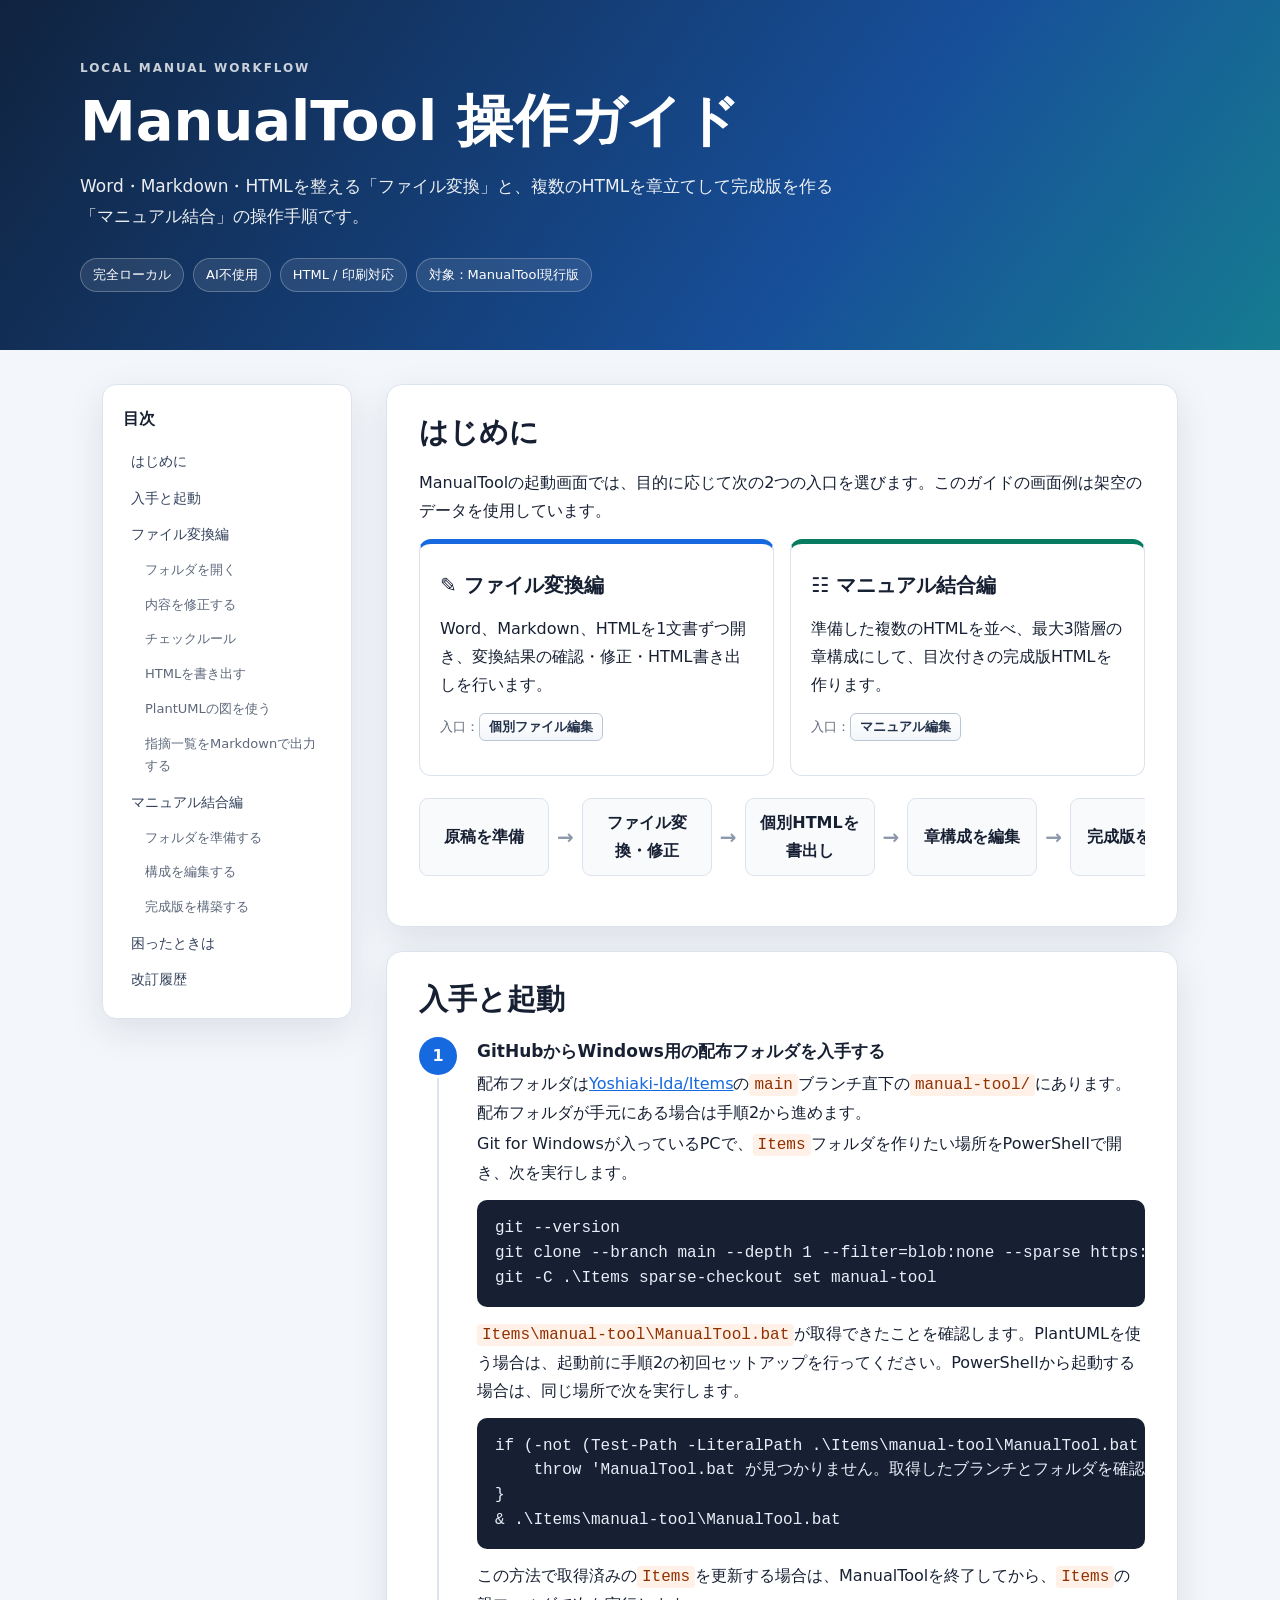
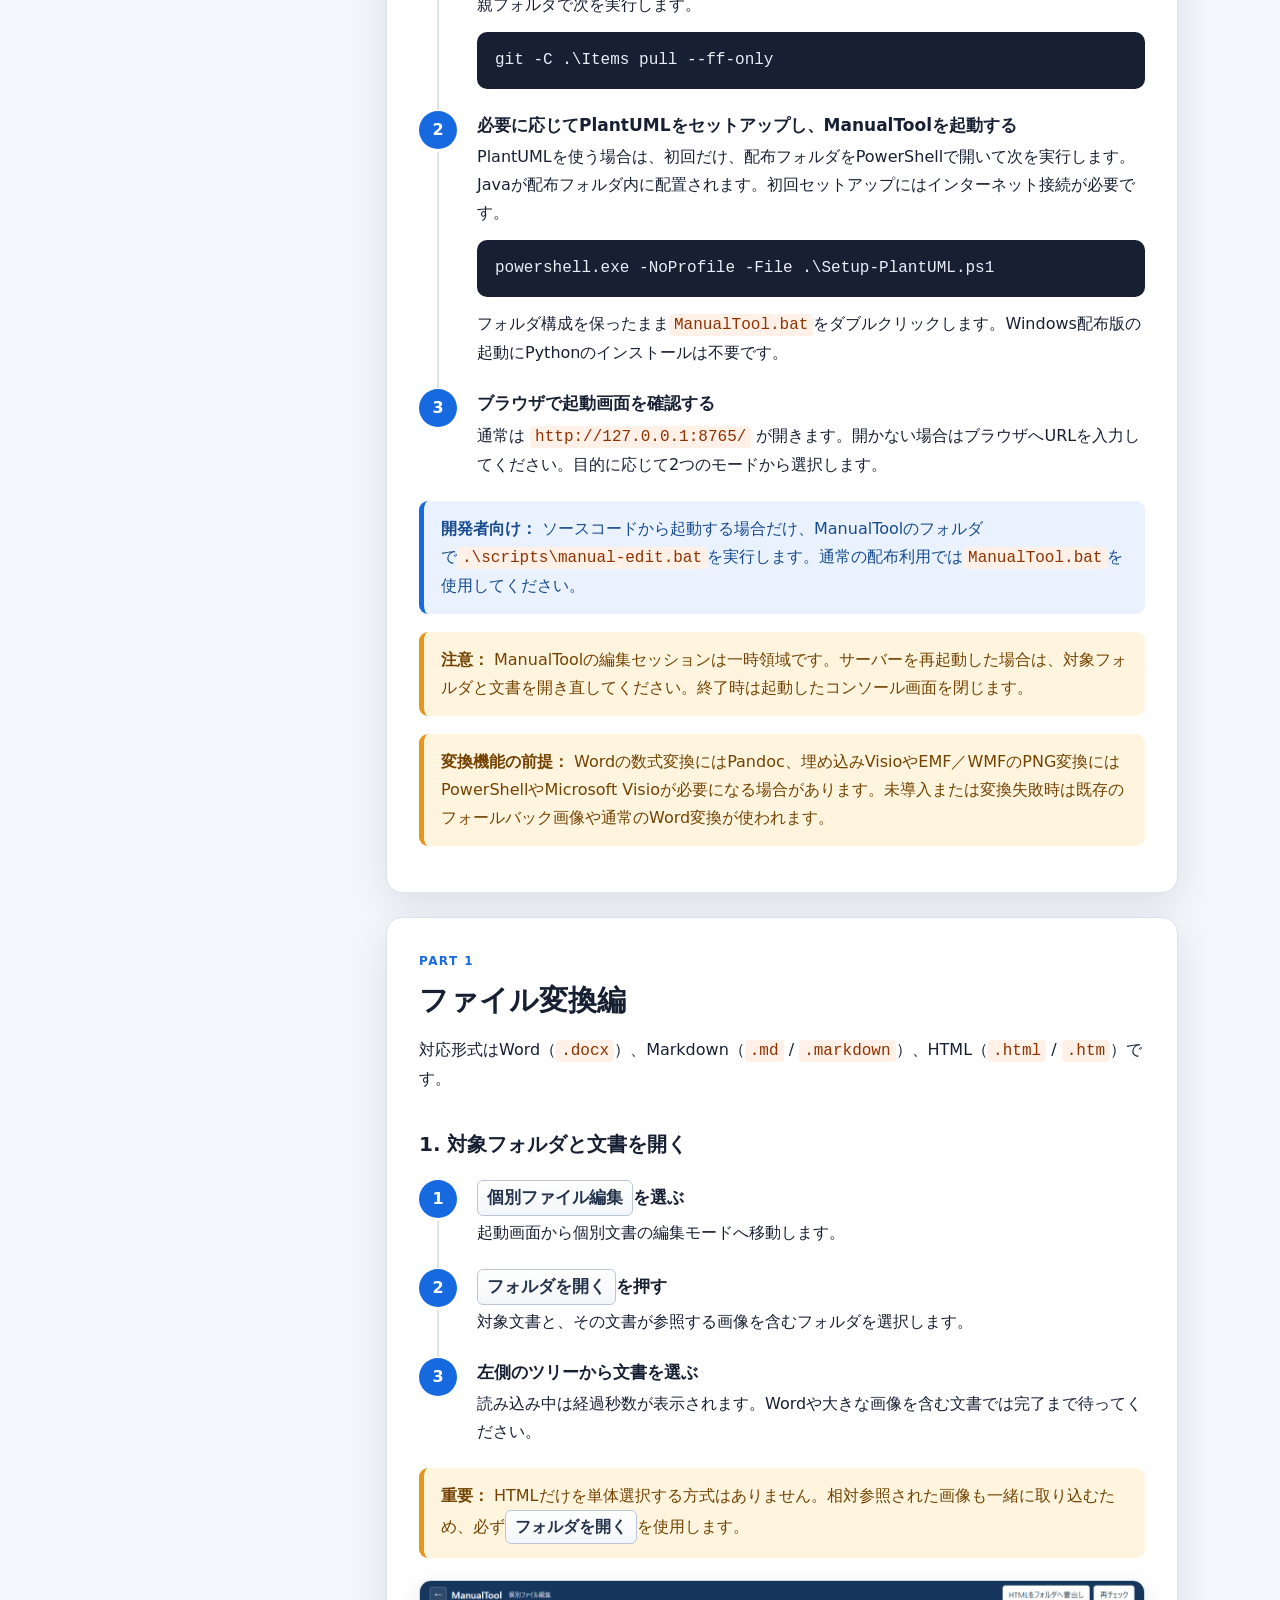
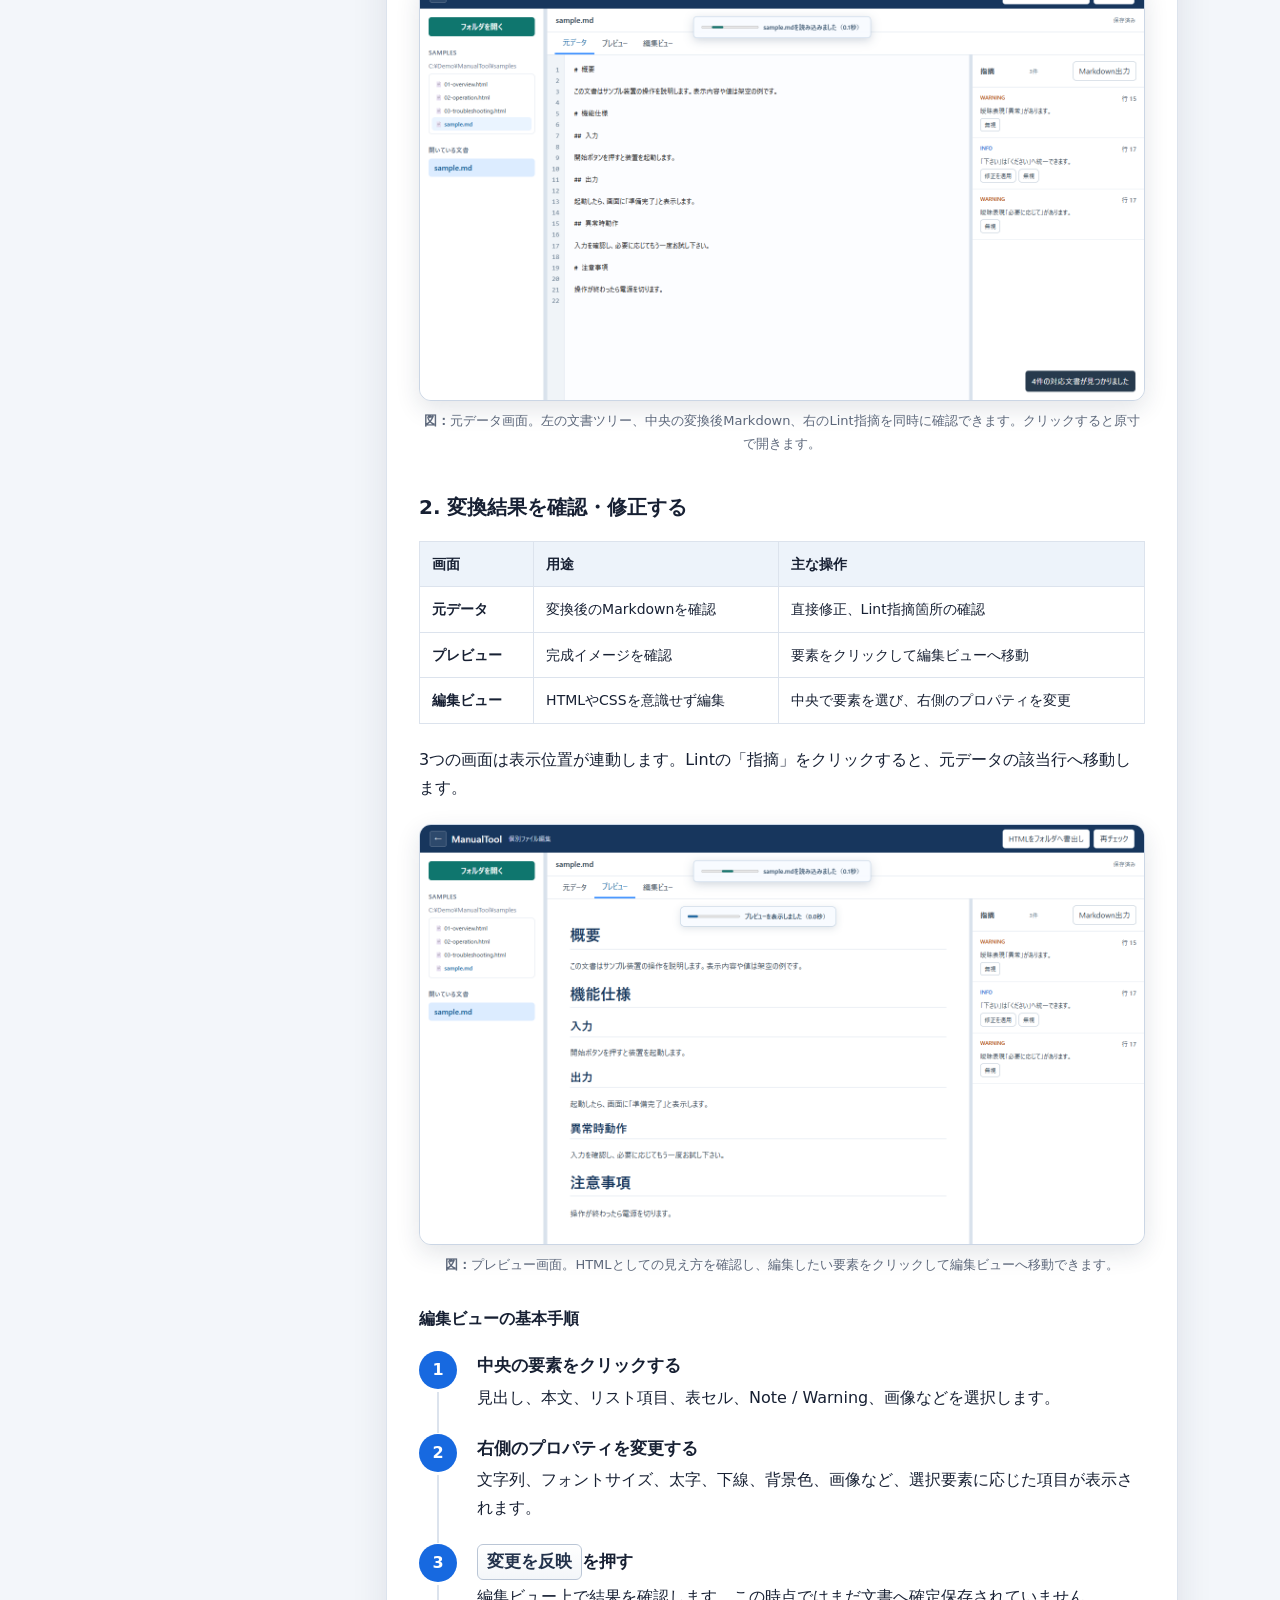
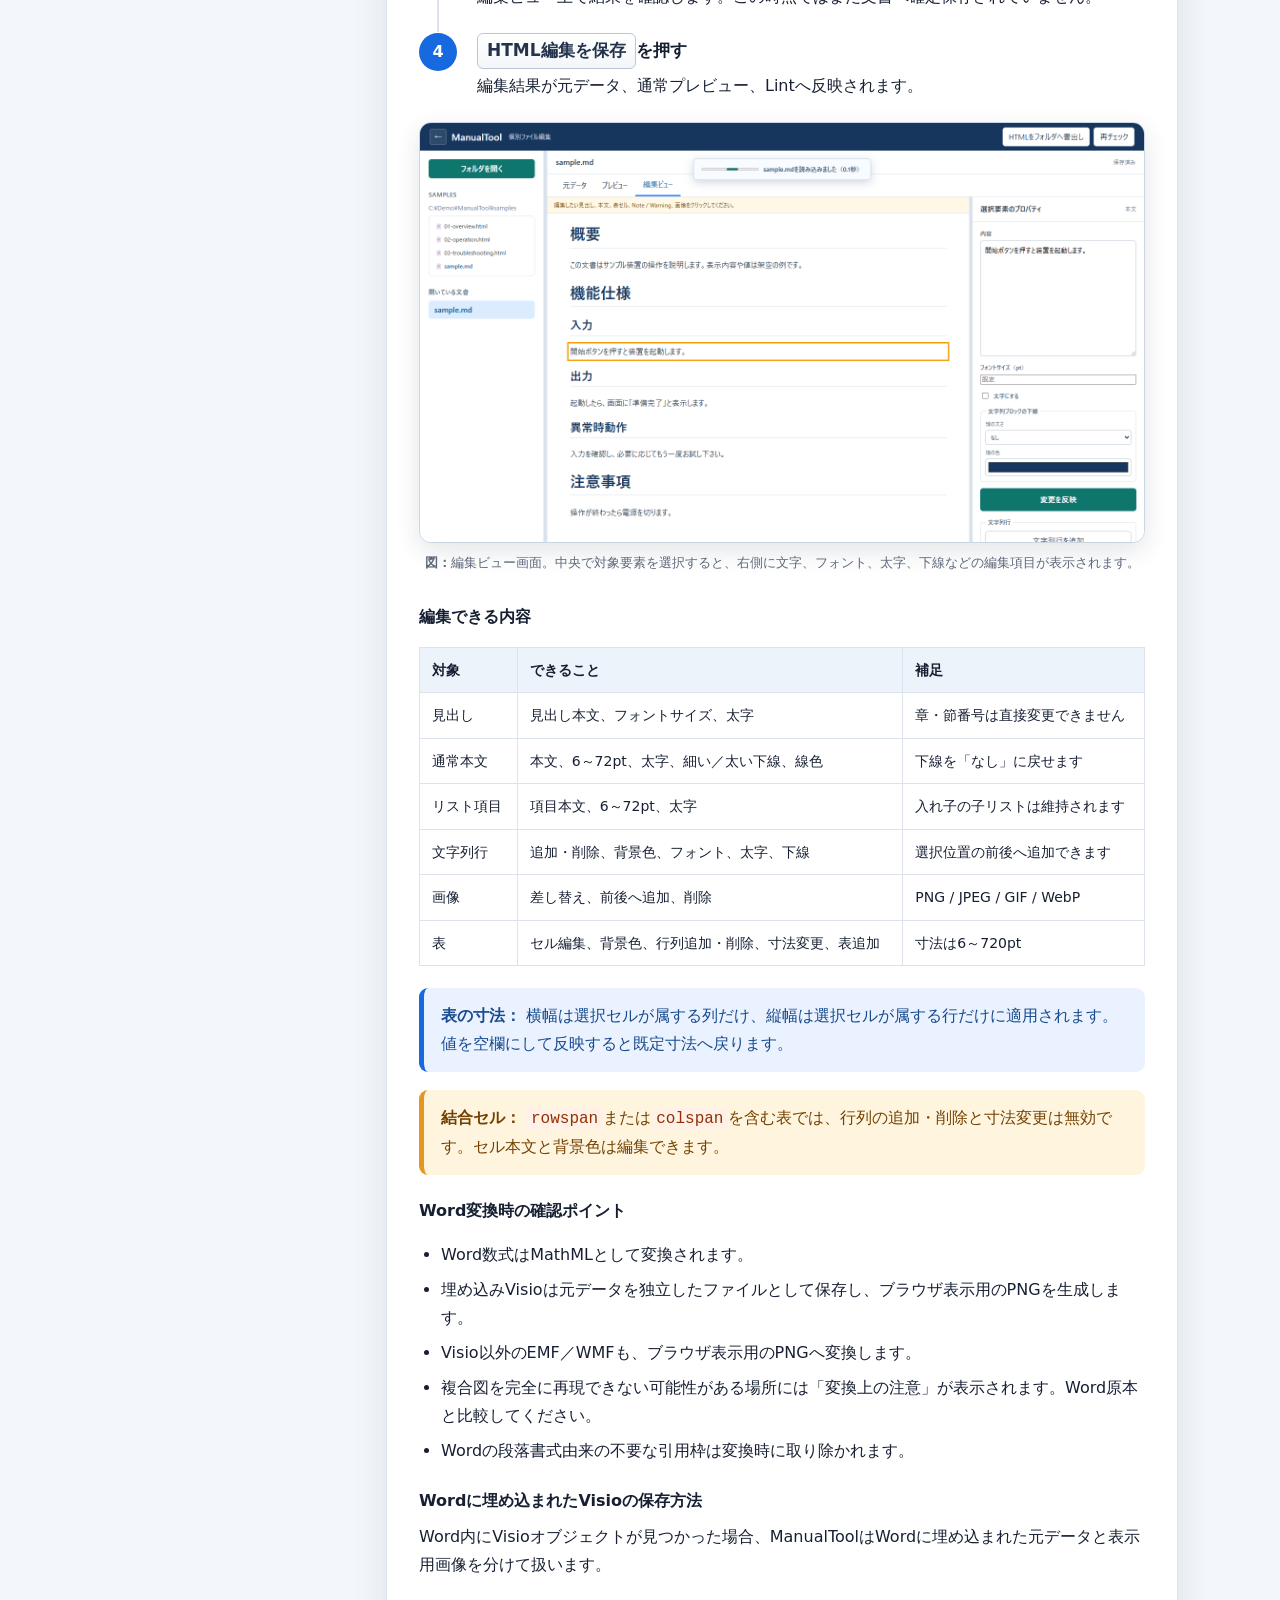
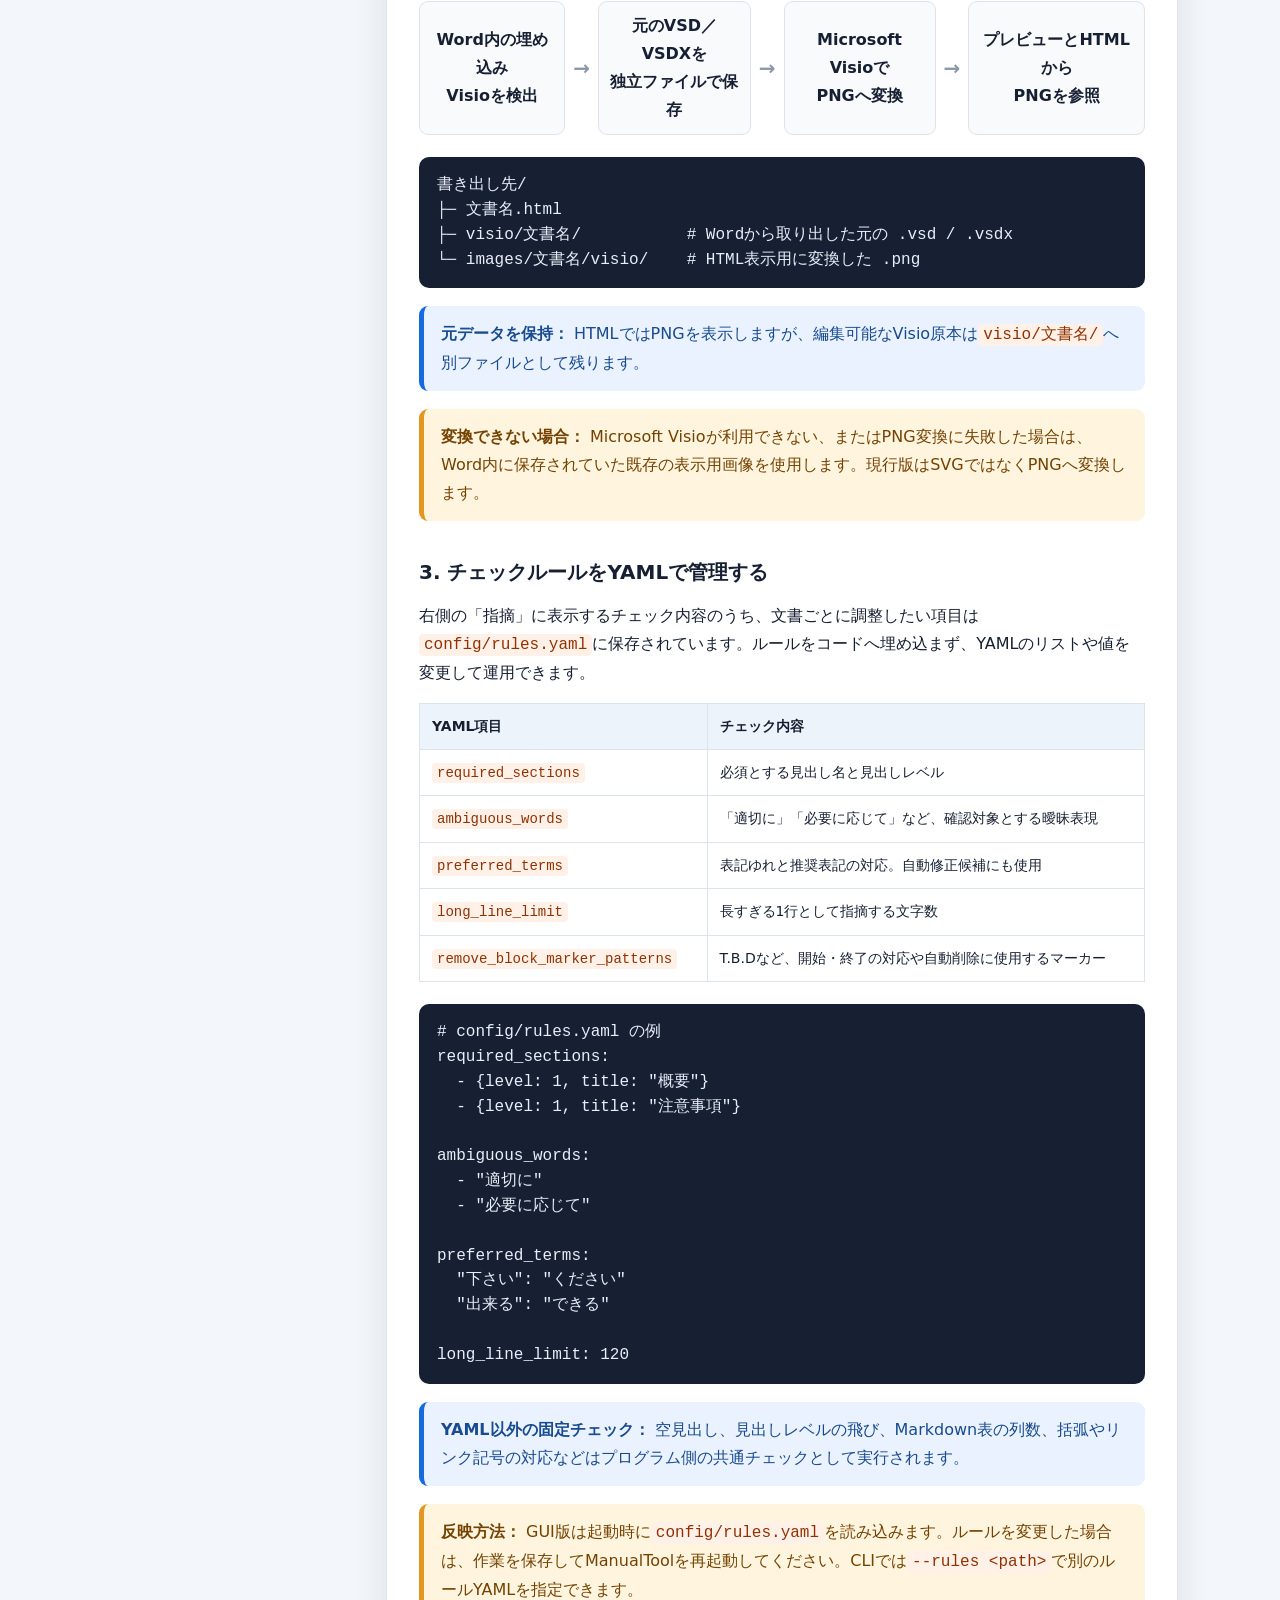
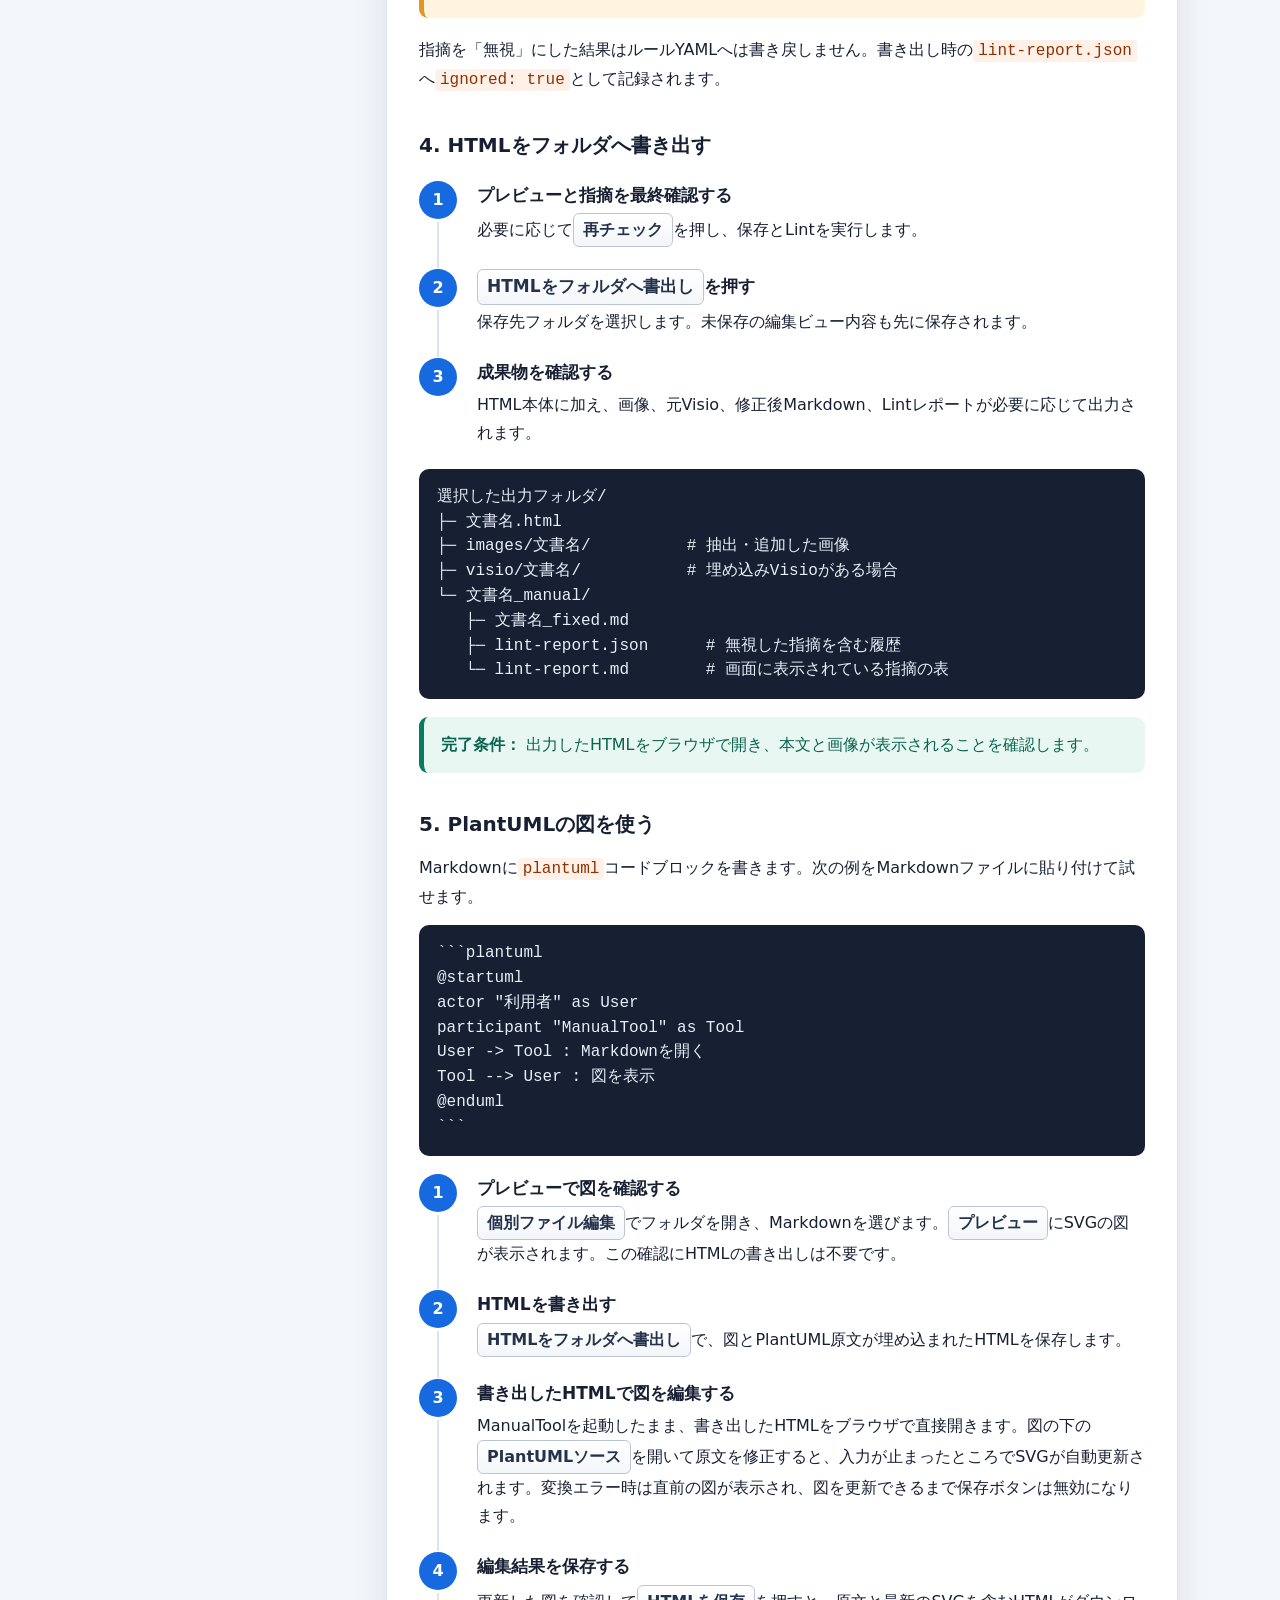
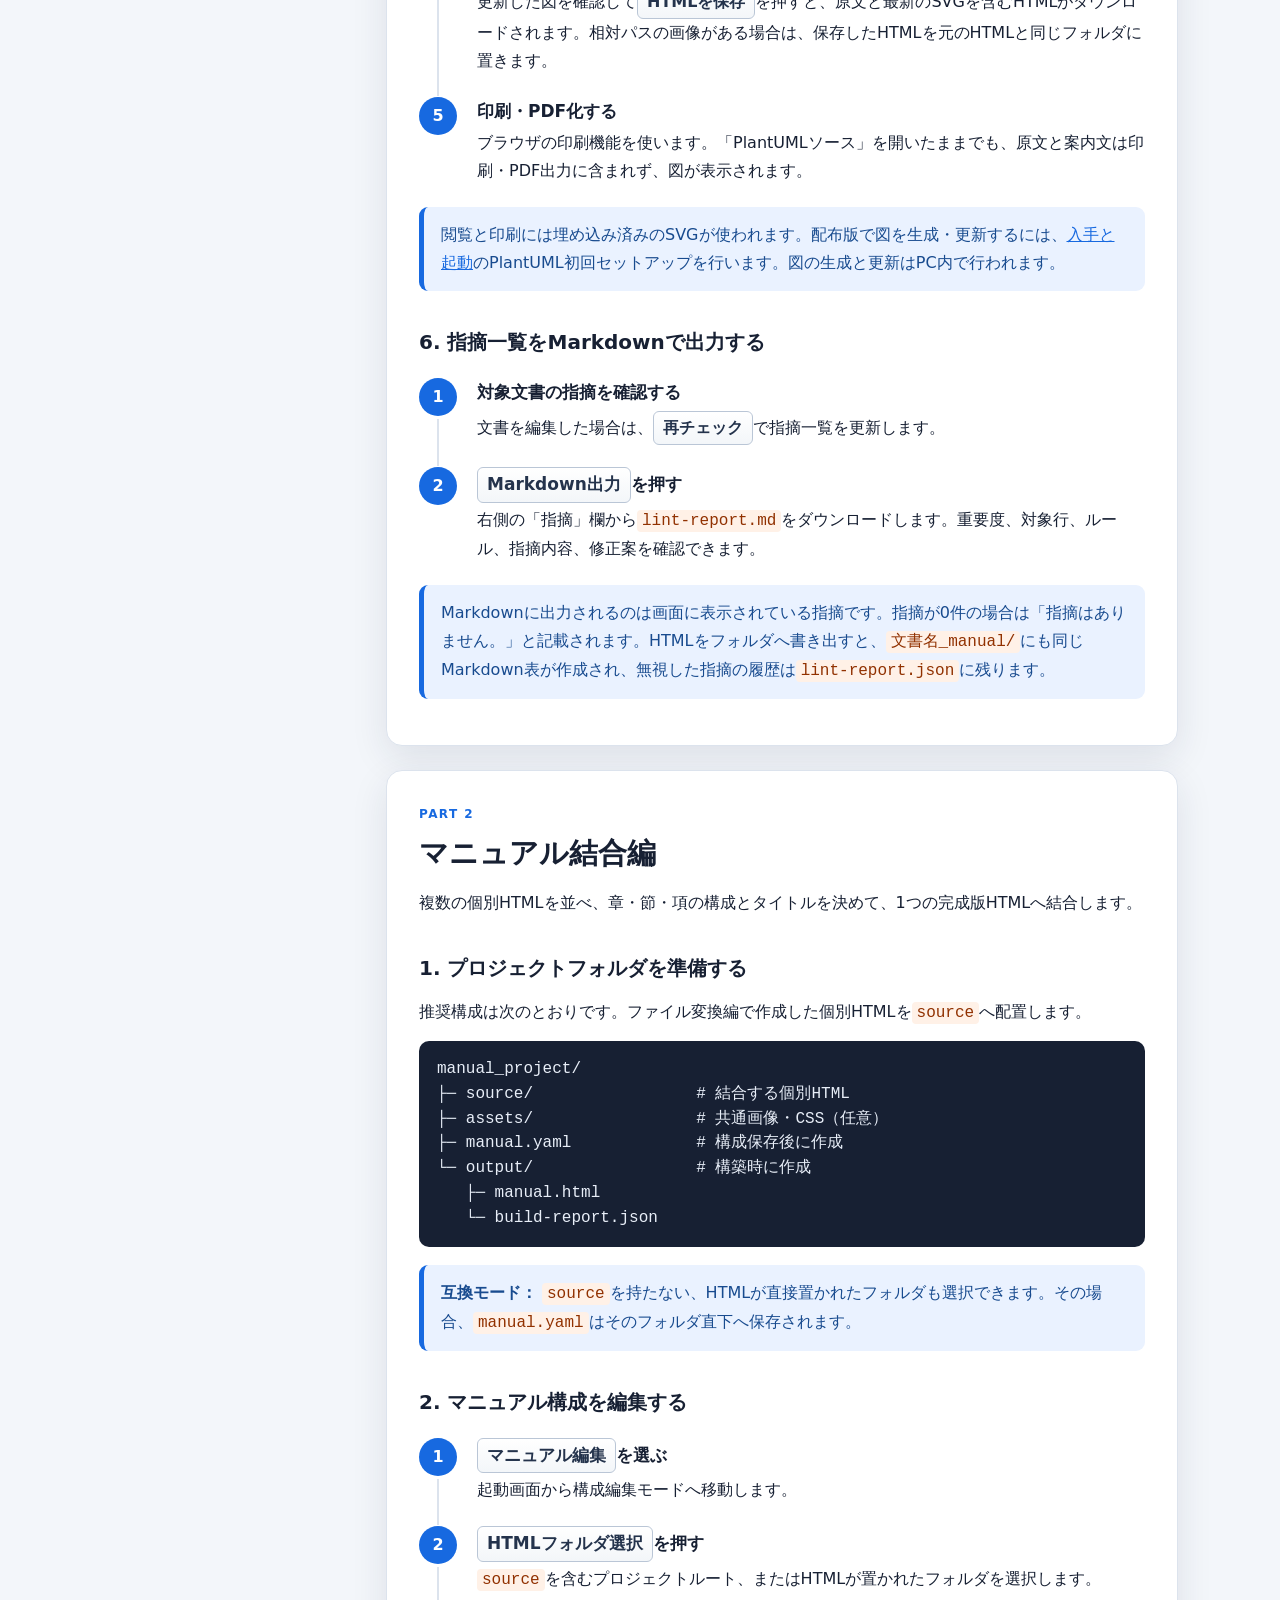
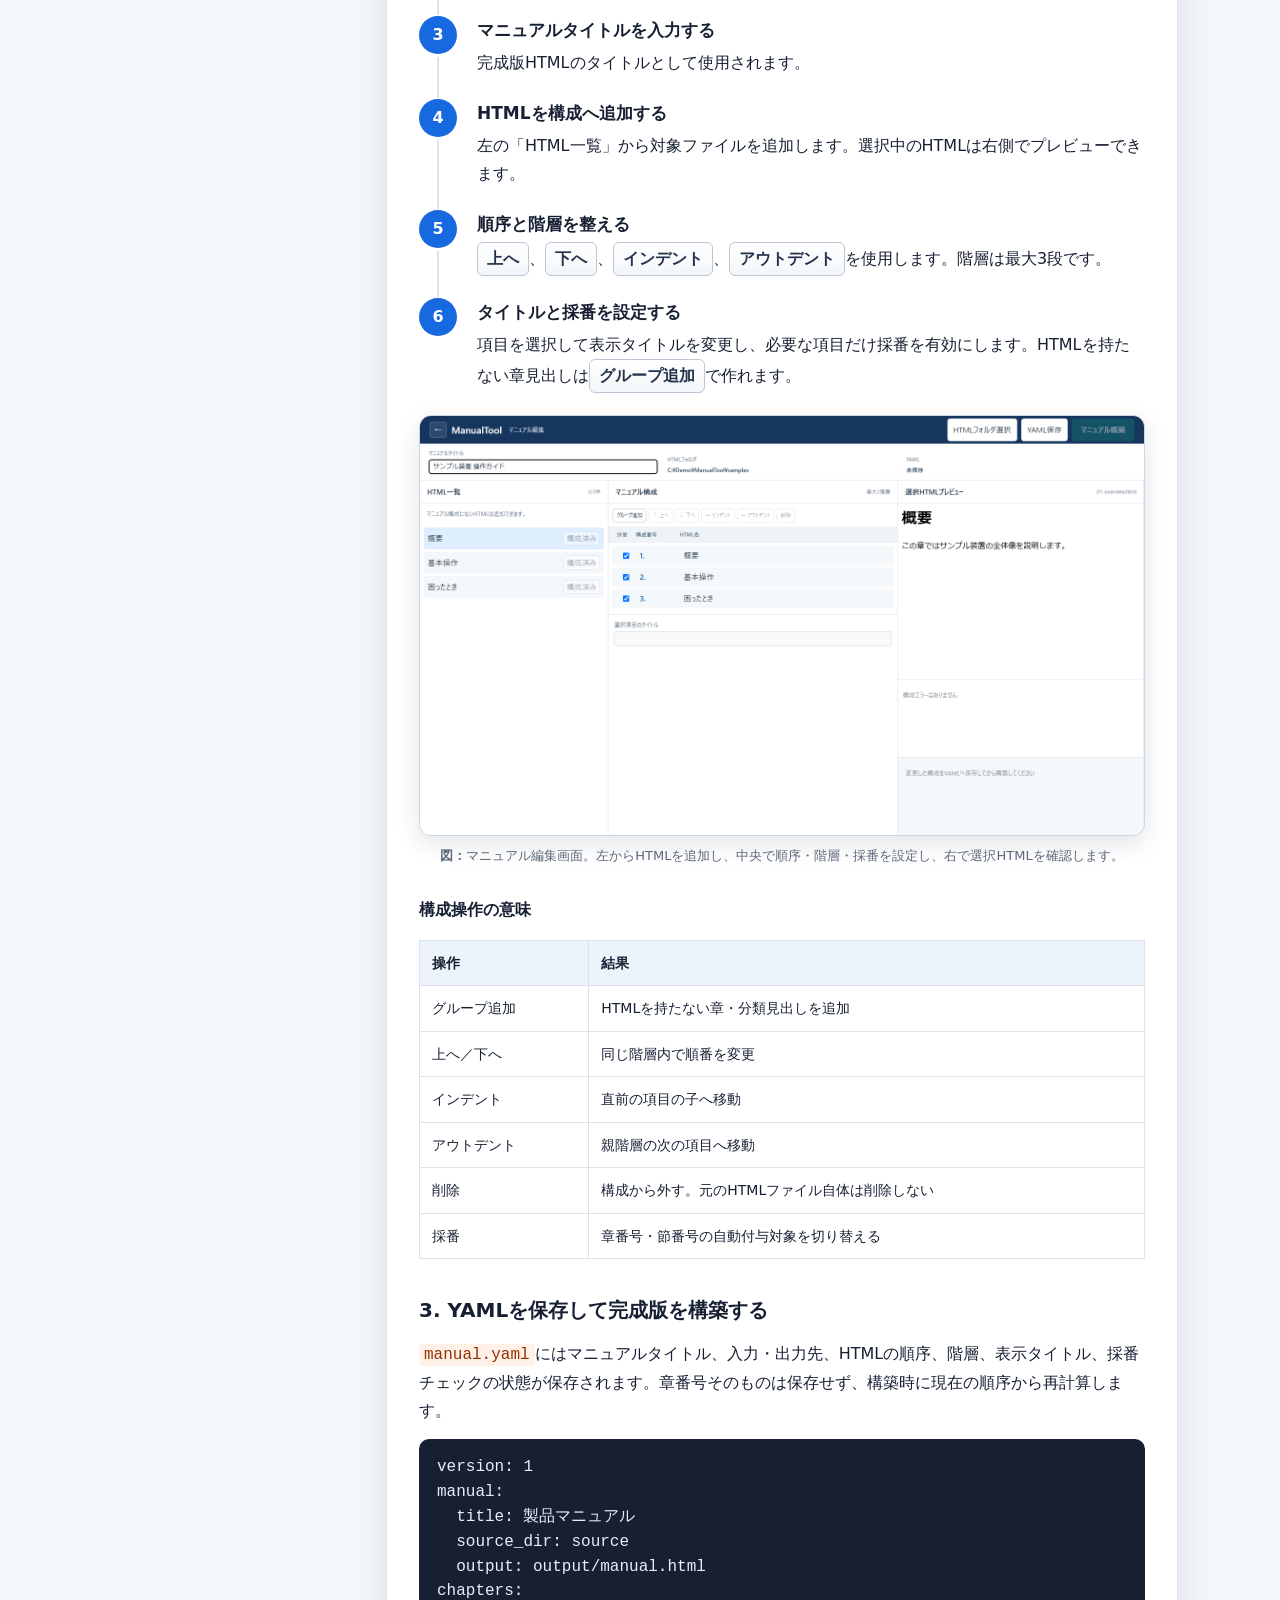
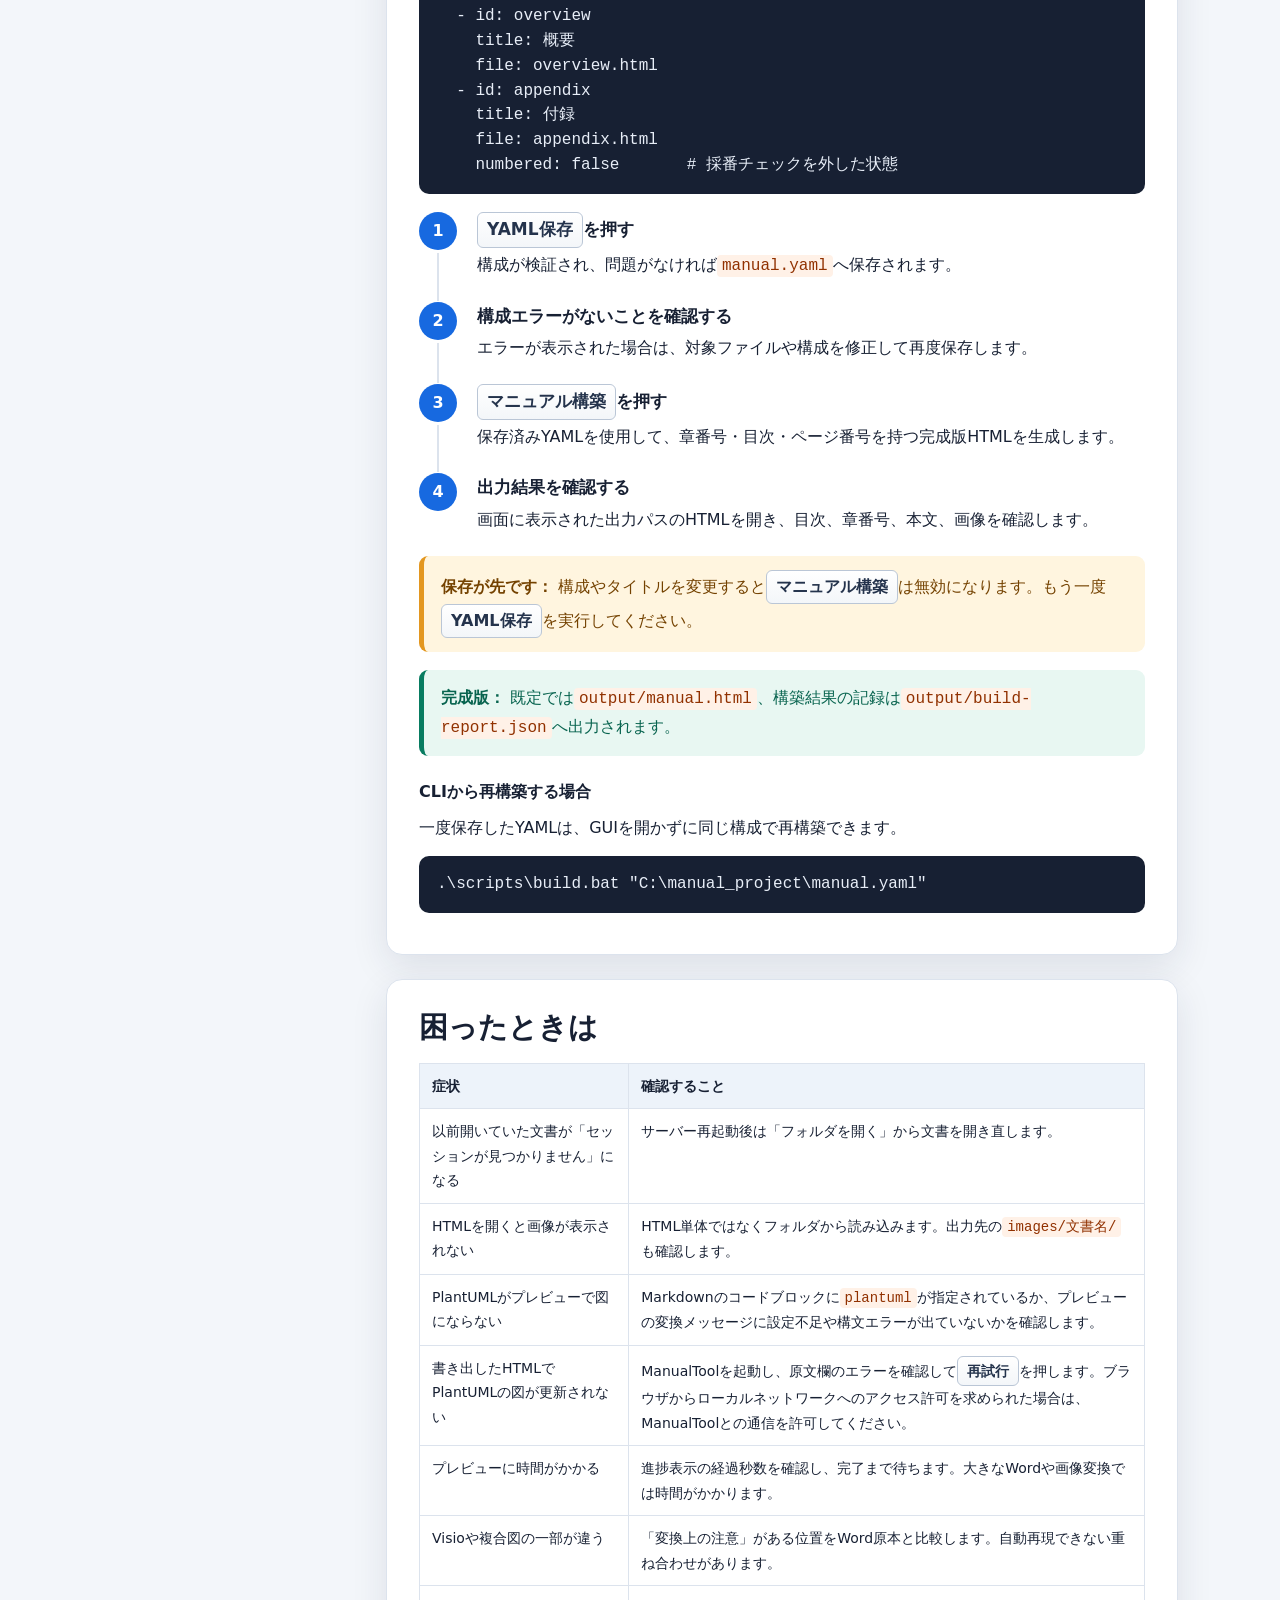
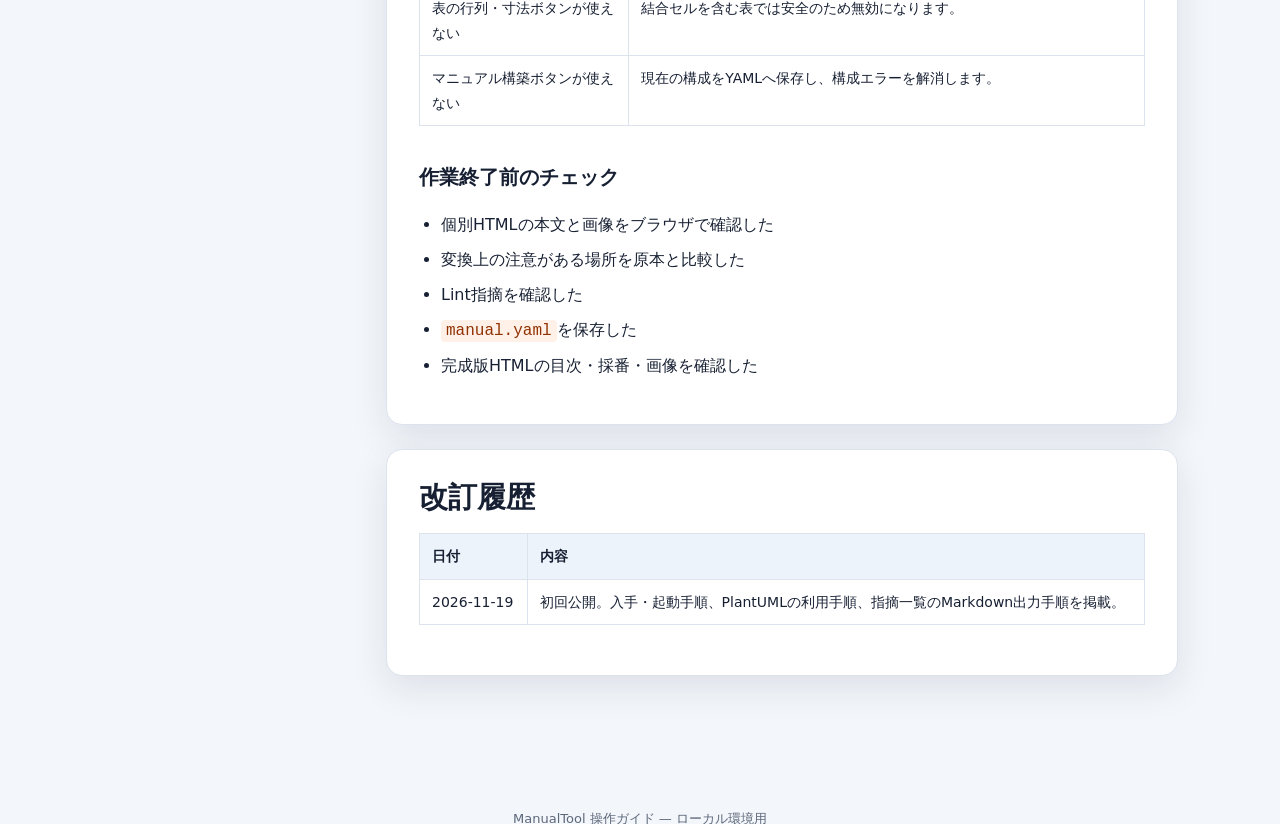
==== commit d0db91d8: "Document ManualTool release and guide revision history" ====
--- a/manual-tool/docs/USER_GUIDE_EMBEDDED.html
+++ b/manual-tool/docs/USER_GUIDE_EMBEDDED.html
@@ -135,6 +135,7 @@
       <a class="sub" href="#assembly-compose">構成を編集する</a>
       <a class="sub" href="#assembly-build">完成版を構築する</a>
       <a href="#trouble">困ったときは</a>
+      <a href="#revision-history">改訂履歴</a>
     </nav>
 
     <main>
@@ -437,6 +438,13 @@
           <li>完成版HTMLの目次・採番・画像を確認した</li>
         </ul>
       </section>
+      <section id="revision-history" class="card">
+        <h2>改訂履歴</h2>
+        <table>
+          <thead><tr><th>日付</th><th>内容</th></tr></thead>
+          <tbody><tr><td>2026-11-19</td><td>初回公開。入手・起動手順、PlantUMLの利用手順、指摘一覧のMarkdown出力手順を掲載。</td></tr></tbody>
+        </table>
+      </section>
     </main>
   </div>
 
